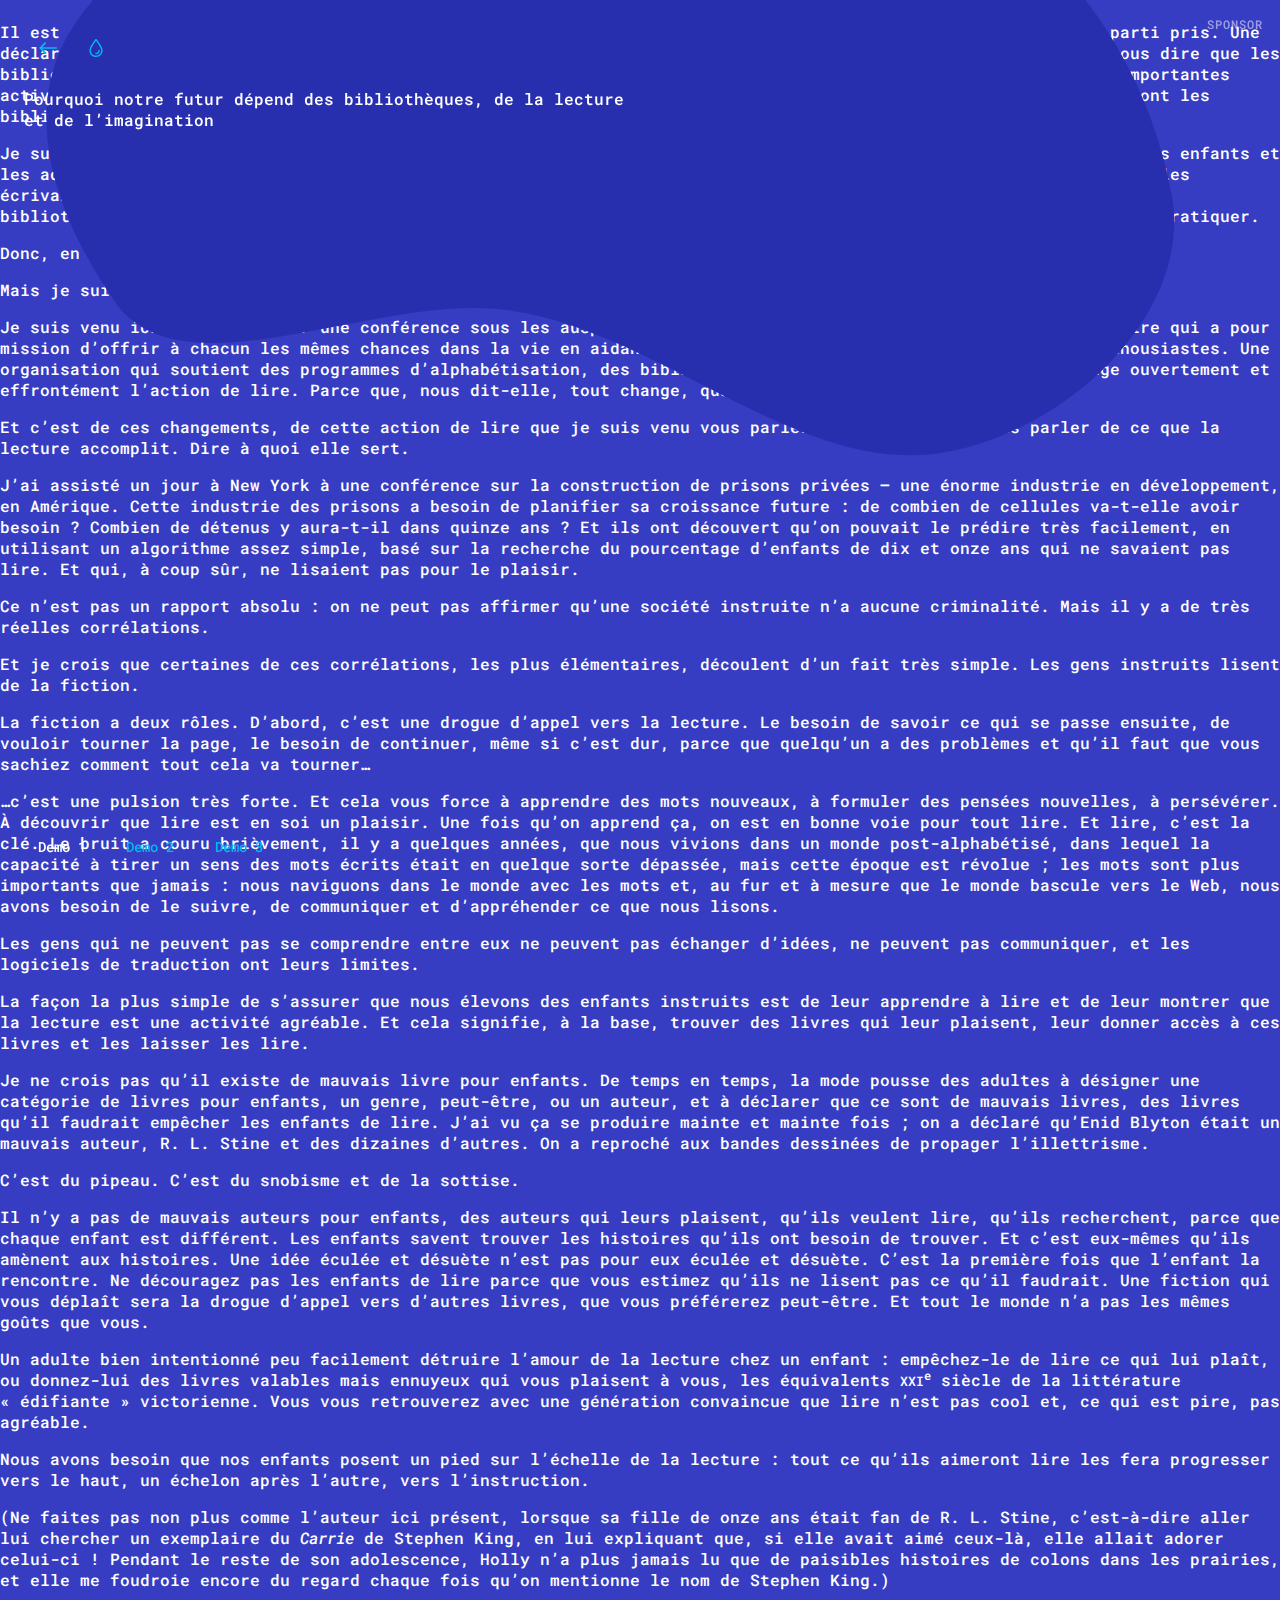
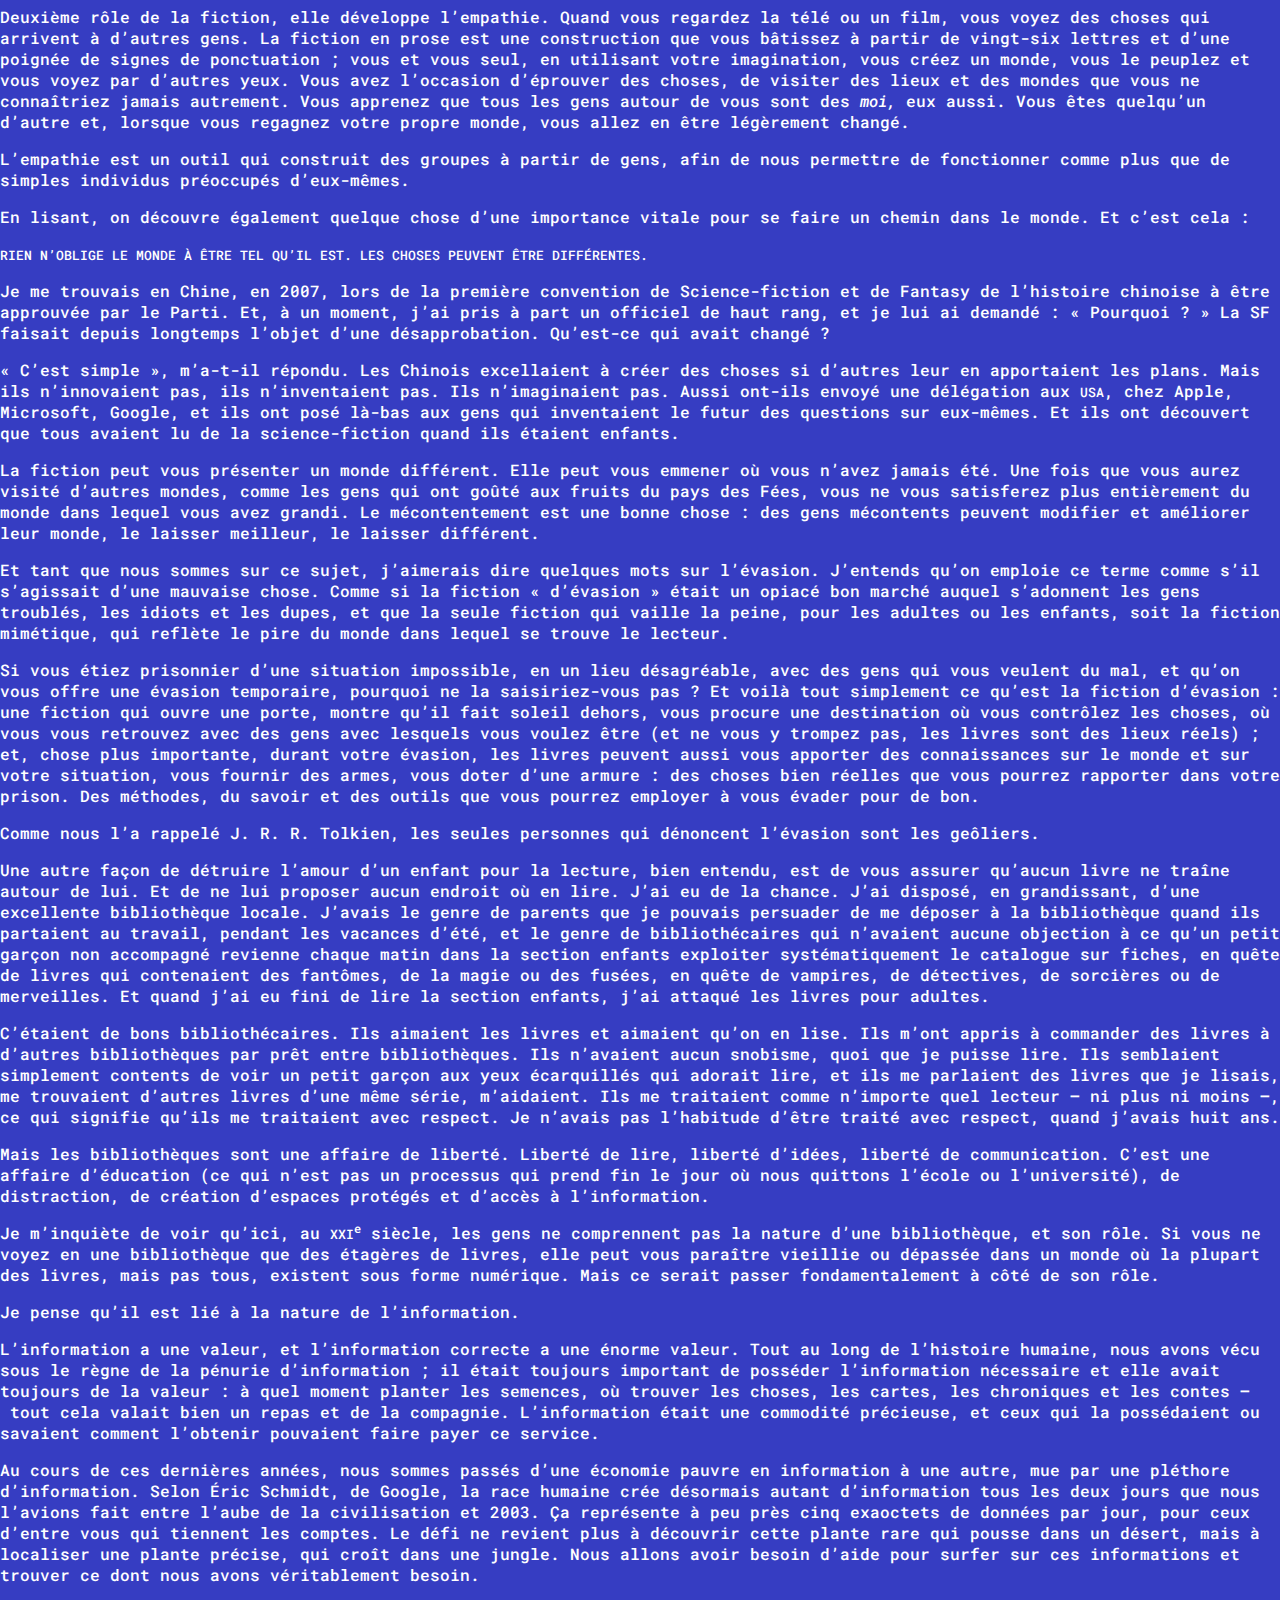
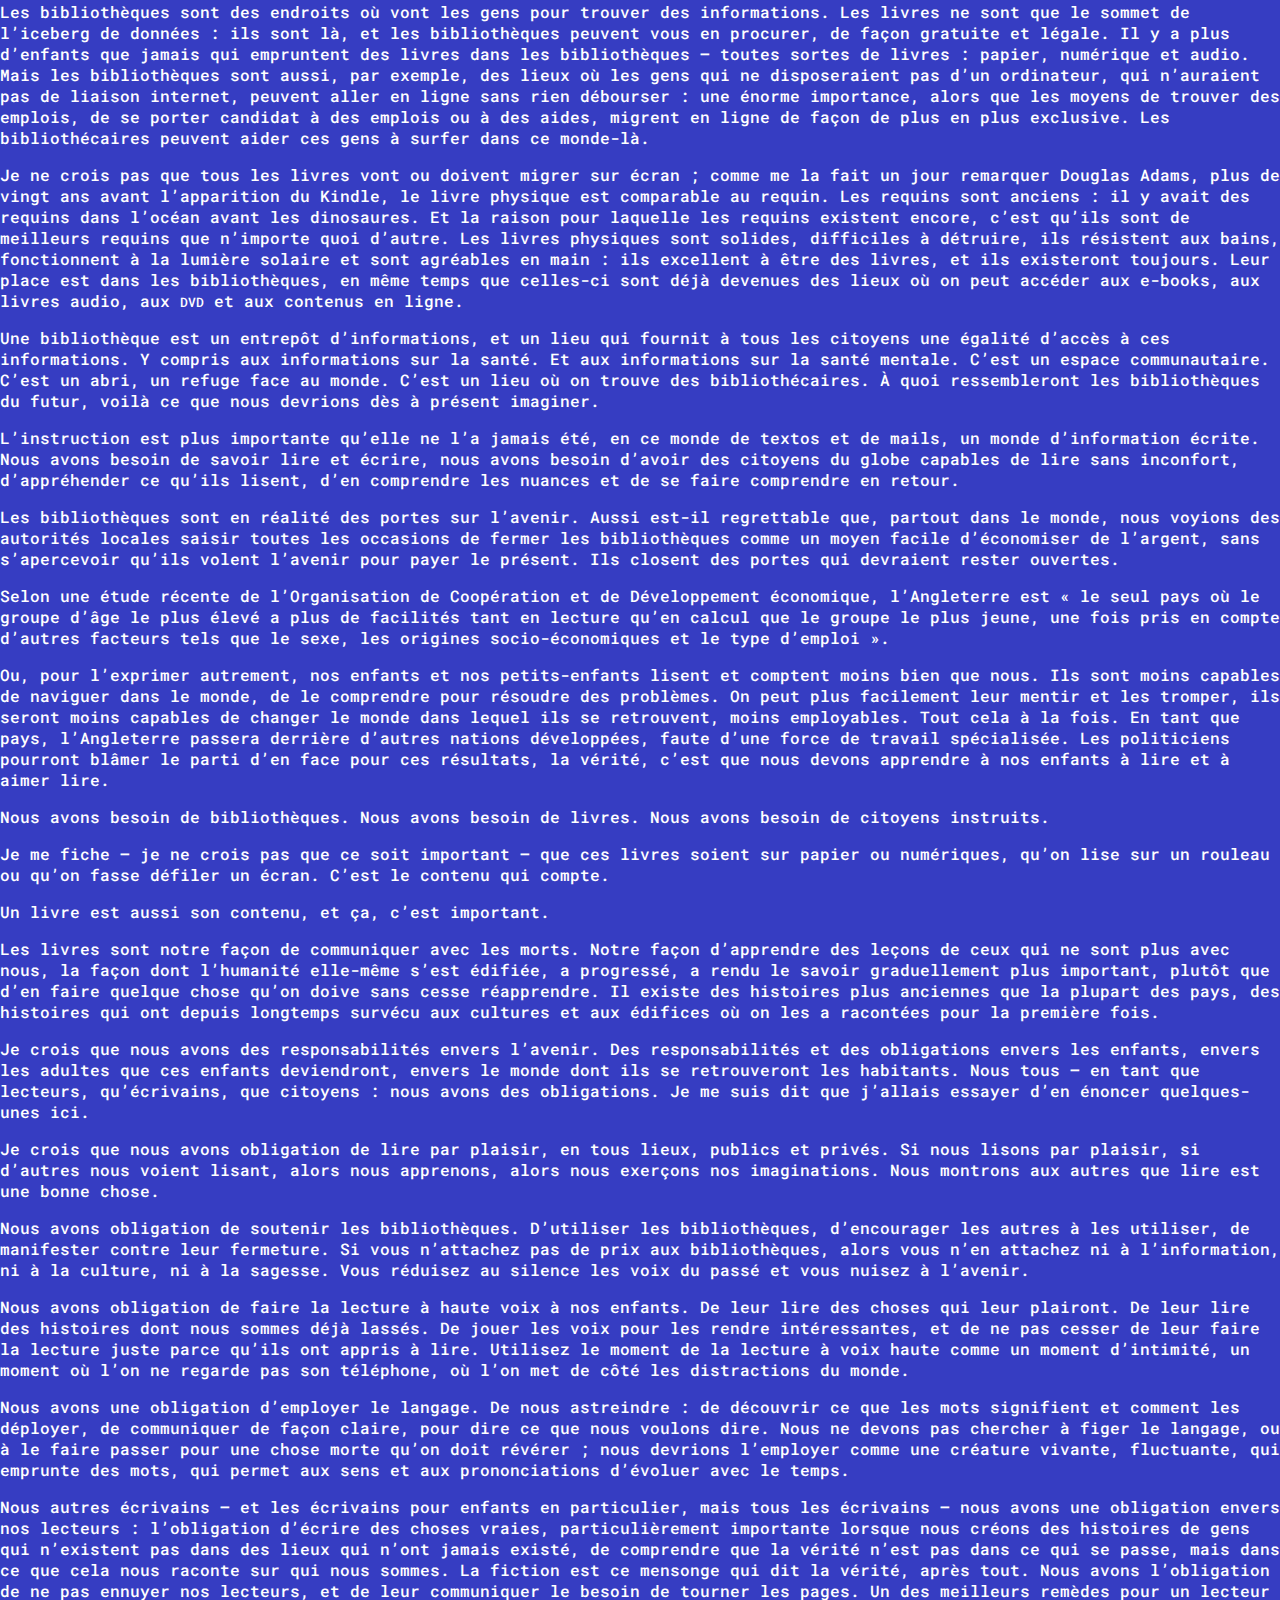
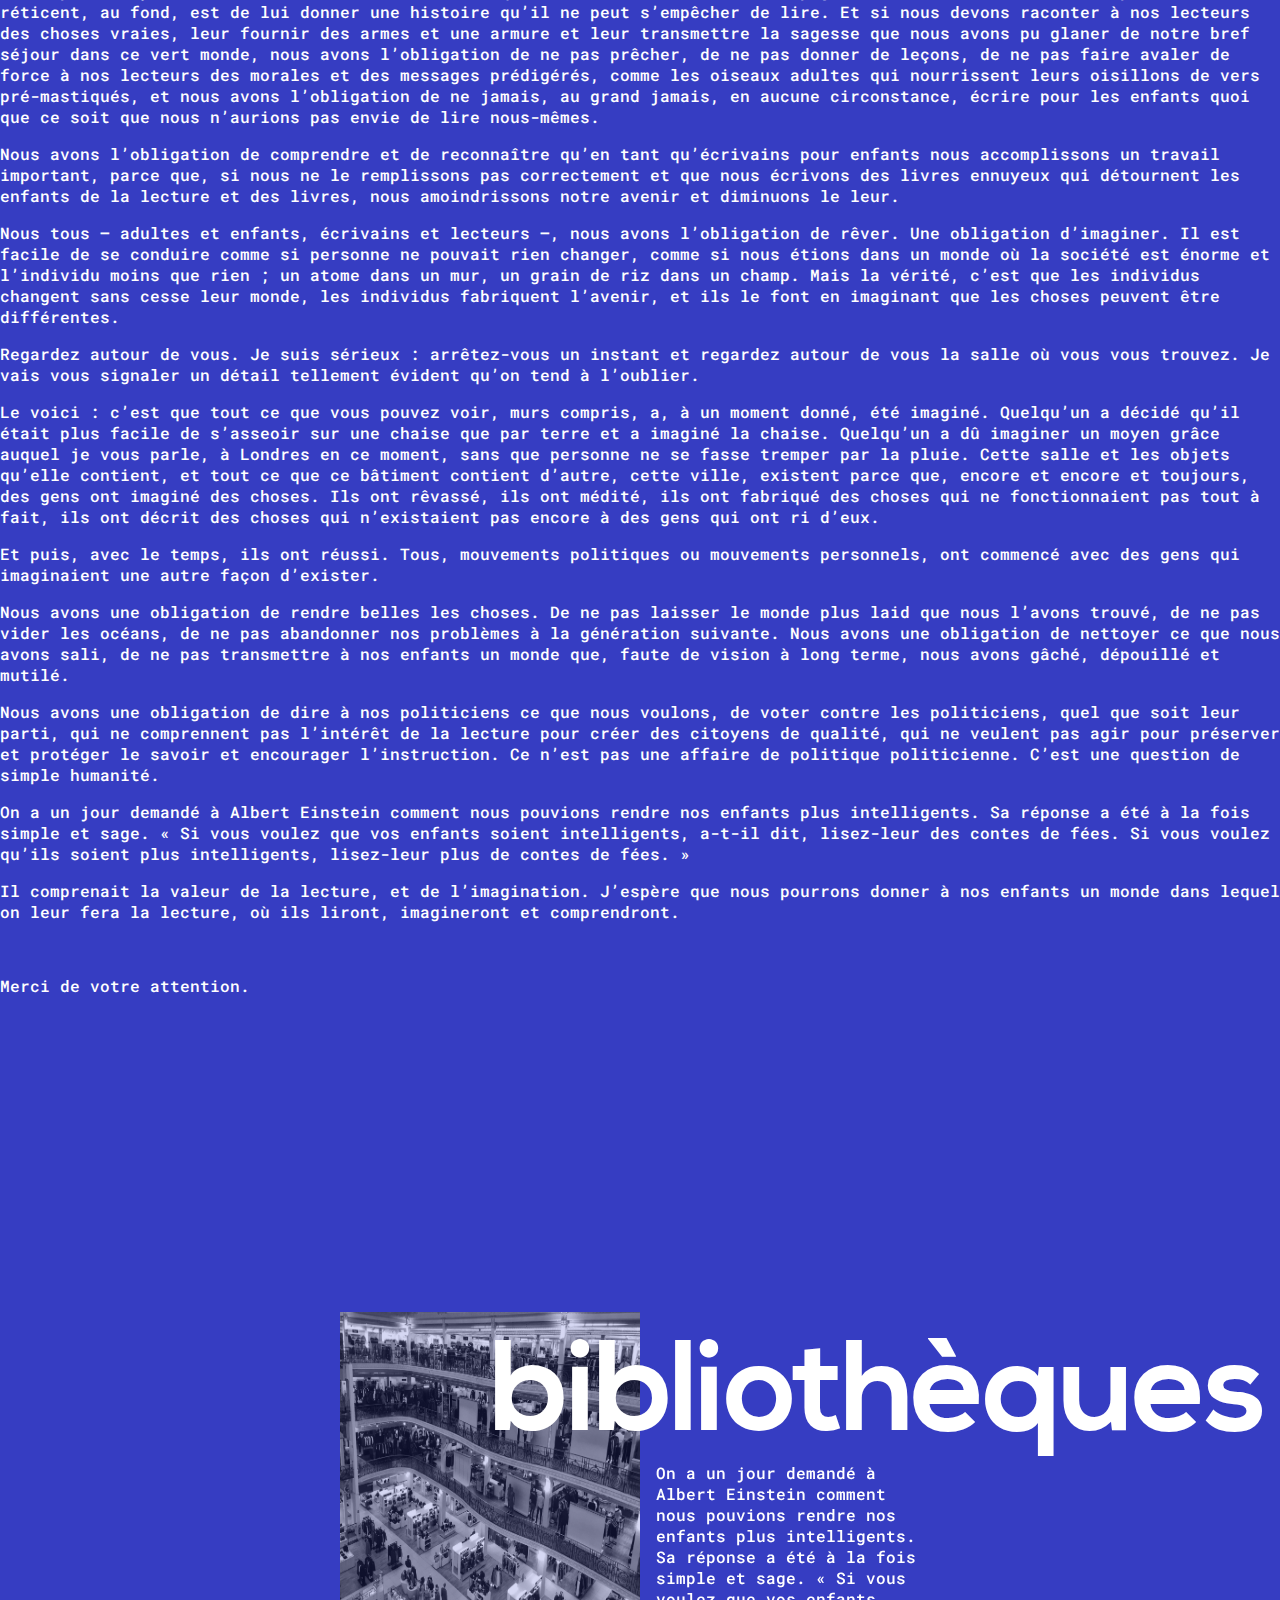
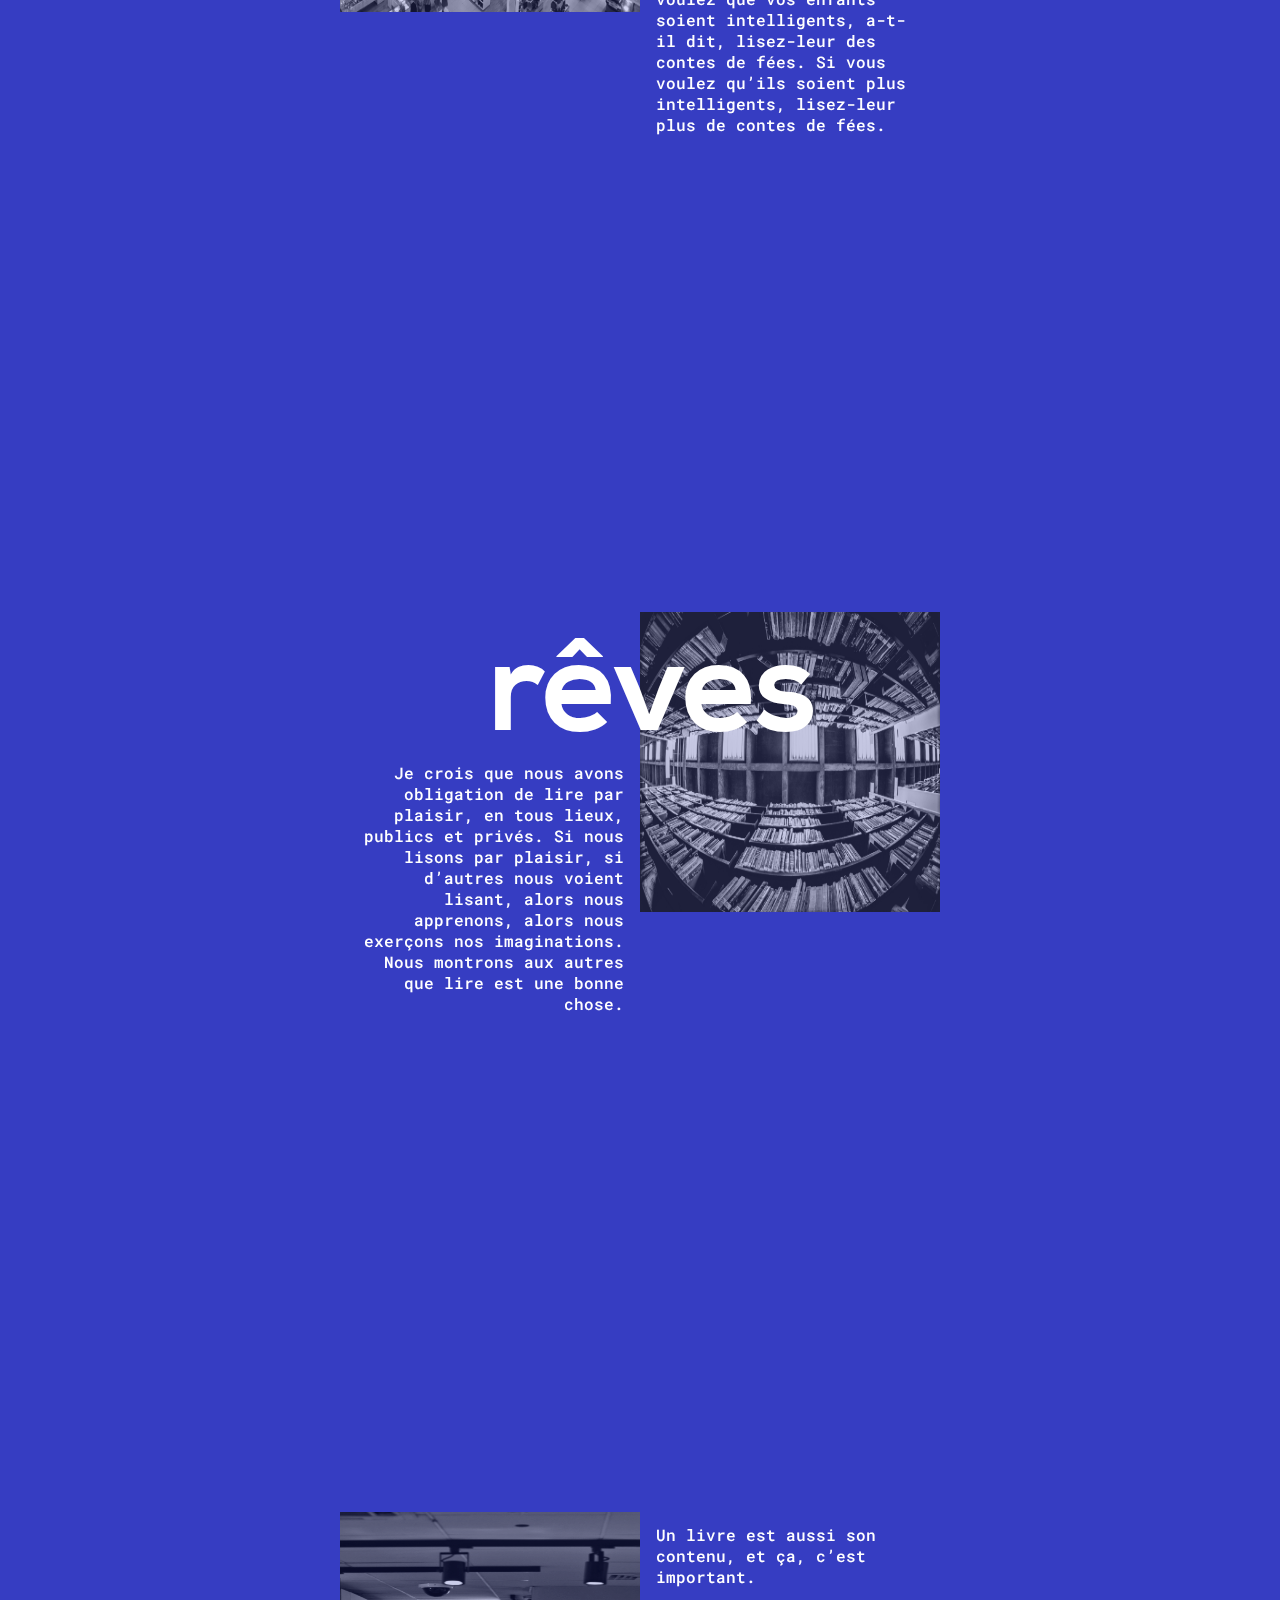
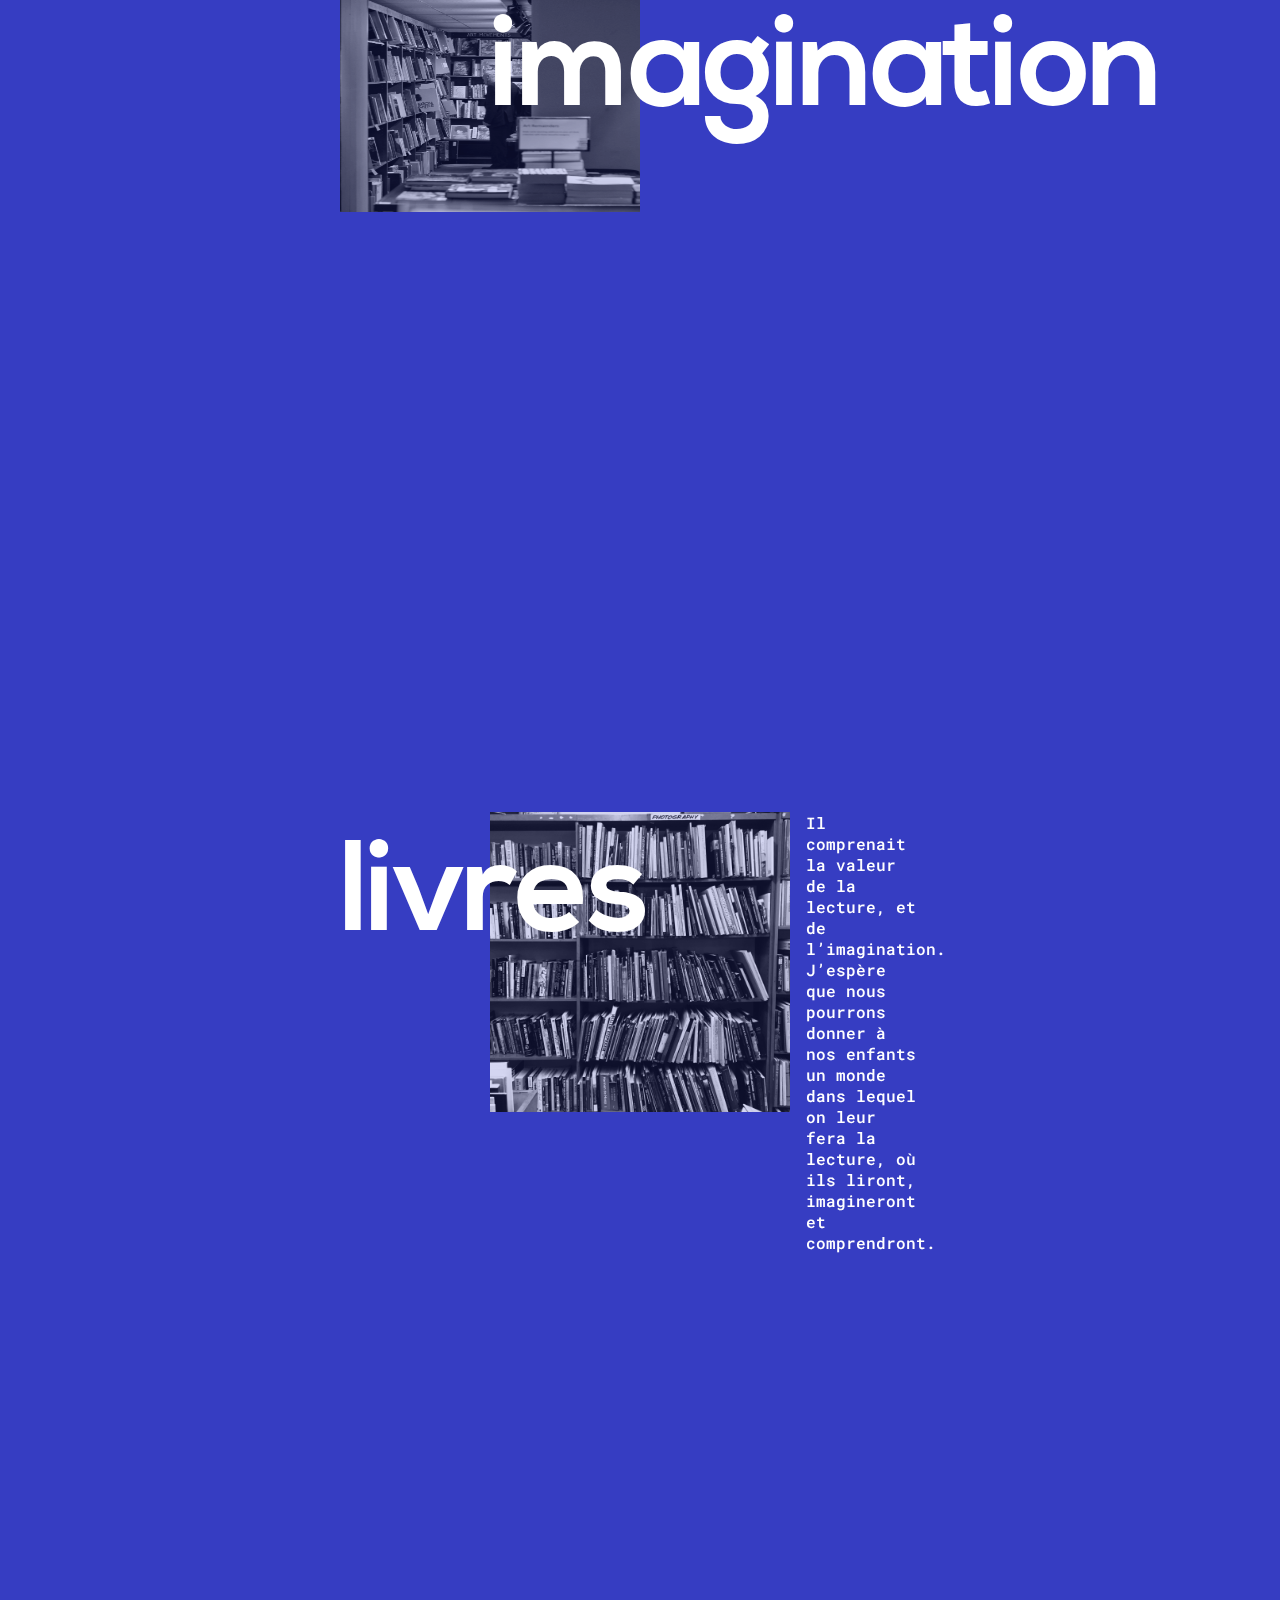
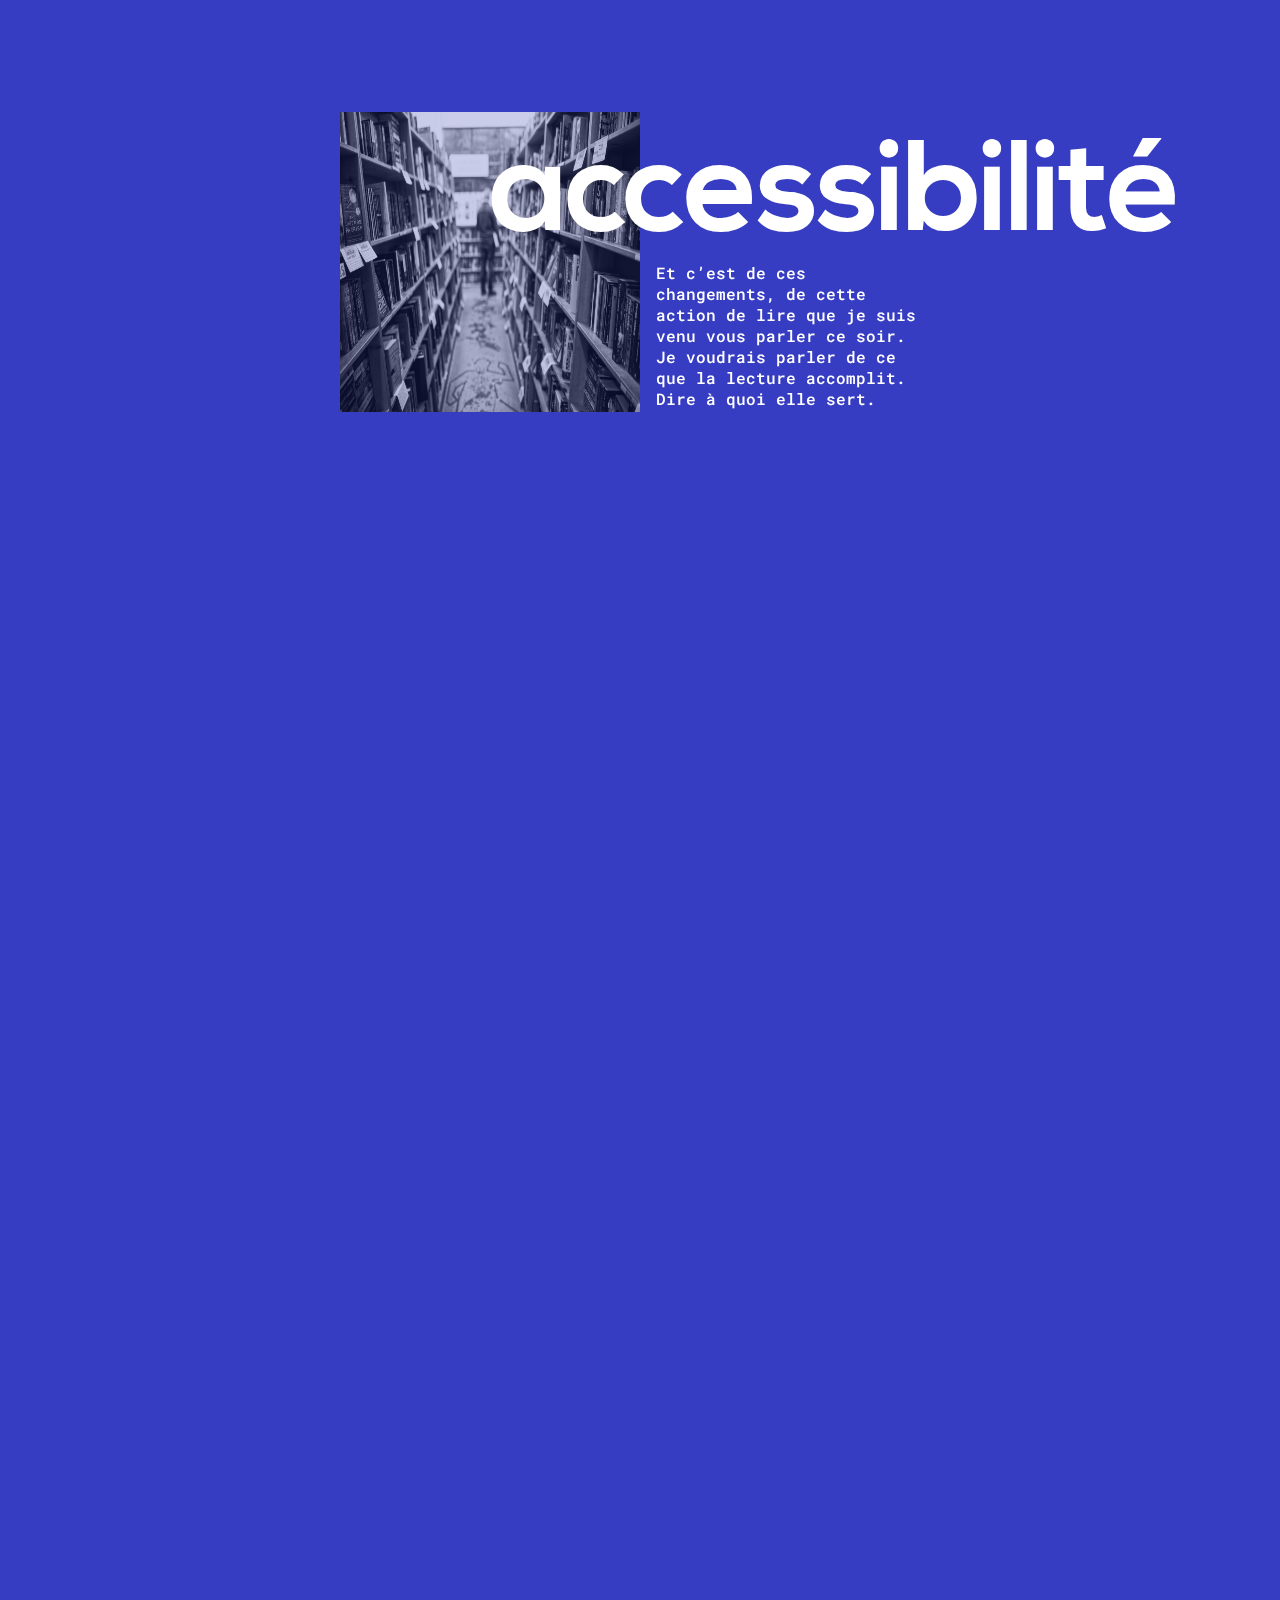
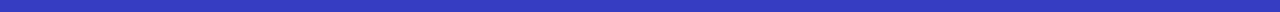
==== index.html @ bf006110 "first comit" ====
<!DOCTYPE html>
<html lang="en" class="no-js">
	<head>
		<meta charset="UTF-8" />
		<meta name="viewport" content="width=device-width, initial-scale=1">
		<title>Morphing Background Shapes | Demo 1 | Codrops</title>
		<meta name="description" content="A page background effect where SVG shapes morph and transform on scroll" />
		<meta name="keywords" content="background, svg, morph, animation, scroll, shape, web development, css, javascript" />
		<meta name="author" content="Codrops" />
		<link rel="shortcut icon" href="favicon.ico">
		<link href="https://fonts.googleapis.com/css?family=Roboto+Mono:400,500,700" rel="stylesheet">
		<link rel="stylesheet" type="text/css" href="css/normalize.css" />
		<link rel="stylesheet" type="text/css" href="css/demo.css" />
		<link rel="stylesheet" type="text/css" href="sponsor/pater.css" />
		<script>
			document.documentElement.className = 'js';
			var supportsCssVars = function() {
				var s = document.createElement('style'),
				support;

				s.innerHTML = "root: { --tmp-var: bold; }";
				document.head.appendChild(s);
				support = !!(window.CSS && window.CSS.supports && window.CSS.supports('font-weight', 'var(--tmp-var)'));
				s.parentNode.removeChild(s);
				return support;
			}
			if (!supportsCssVars()) alert('Please view this demo in a modern browser that supports CSS Variables.')
		</script>
	</head>
	<body>
	  <h1 id="chap01" title="Pourquoi notre futur dépend des bibliothèques, de la lecture et de l’imagination"></h1>

	  <p>Il est important que les gens précisent dans quel camp ils se rangent et pourquoi, et s’ils pourraient être de parti pris. Une déclaration d’intérêts de la part des membres, en quelque sorte. Donc, je vais vous parler de lecture. Je vais vous dire que les bibliothèques sont importantes. Je vais suggérer que lire de la fiction, lire pour le plaisir, est une des plus importantes activités à laquelle on puisse s’adonner. Je vais lancer un appel passionné pour que les gens comprennent ce que sont les bibliothèques et les bibliothécaires, et qu’il faut les préserver.</p>

	  <p>Je suis de parti pris, de façon évidente et gigantesque&nbsp;: je suis auteur, souvent auteur de fiction. J’écris pour les enfants et les adultes. Depuis une trentaine d’années, je gagne ma vie par mes mots, en majorité en inventant des choses et en les écrivant. Il est évidemment de mon intérêt que les gens lisent, qu’ils lisent de la fiction, que bibliothèques et bibliothécaires continuent à exister et aident à favoriser l’amour de la lecture et des lieux où la lecture peut se pratiquer.</p>

	  <p>Donc, en tant qu’auteur, je suis partial.</p>

	  <p>Mais je suis beaucoup plus partial en tant que lecteur. Et plus encore en tant que citoyen britannique.</p>

	  <p>Je suis venu ici ce soir donner une conférence sous les auspices de la Reading Agency&nbsp;: une organisation humanitaire qui a pour mission d’offrir à chacun les mêmes chances dans la vie en aidant les gens à devenir des lecteurs assurés et enthousiastes. Une organisation qui soutient des programmes d’alphabétisation, des bibliothèques et des individus, et qui encourage ouvertement et effrontément l’action de lire. Parce que, nous dit-elle, tout change, quand on lit.</p>

	  <p>Et c’est de ces changements, de cette action de lire que je suis venu vous parler ce soir. Je voudrais parler de ce que la lecture accomplit. Dire à quoi elle sert.</p>

	  <p>J’ai assisté un jour à New York à une conférence sur la construction de prisons privées –&nbsp;une énorme industrie en développement, en Amérique. Cette industrie des prisons a besoin de planifier sa croissance future&nbsp;: de combien de cellules va-t-elle avoir besoin&nbsp;? Combien de détenus y aura-t-il dans quinze ans&nbsp;? Et ils ont découvert qu’on pouvait le prédire très facilement, en utilisant un algorithme assez simple, basé sur la recherche du pourcentage d’enfants de dix et onze ans qui ne savaient pas lire. Et qui, à coup sûr, ne lisaient pas pour le plaisir.</p>

	  <p>Ce n’est pas un rapport absolu&nbsp;: on ne peut pas affirmer qu’une société instruite n’a aucune criminalité. Mais il y a de très réelles corrélations.</p>

	  <p>Et je crois que certaines de ces corrélations, les plus élémentaires, découlent d’un fait très simple. Les gens instruits lisent de la fiction.</p>

	  <p>La fiction a deux rôles. D’abord, c’est une drogue d’appel vers la lecture. Le besoin de savoir ce qui se passe ensuite, de vouloir tourner la page, le besoin de continuer, même si c’est dur, parce que quelqu’un a des problèmes et qu’il faut que vous sachiez comment tout cela va tourner…</p>

	  <p>…c’est une pulsion très forte. Et cela vous force à apprendre des mots nouveaux, à formuler des pensées nouvelles, à persévérer. À découvrir que lire est en soi un plaisir. Une fois qu’on apprend ça, on est en bonne voie pour tout lire. Et lire, c’est la clé. Le bruit a couru brièvement, il y a quelques années, que nous vivions dans un monde post-alphabétisé, dans lequel la capacité à tirer un sens des mots écrits était en quelque sorte dépassée, mais cette époque est révolue&nbsp;; les mots sont plus importants que jamais&nbsp;: nous naviguons dans le monde avec les mots et, au fur et à mesure que le monde bascule vers le Web, nous avons besoin de le suivre, de communiquer et d’appréhender ce que nous lisons.</p>

	  <p>Les gens qui ne peuvent pas se comprendre entre eux ne peuvent pas échanger d’idées, ne peuvent pas communiquer, et les logiciels de traduction ont leurs limites.</p>

	  <p>La façon la plus simple de s’assurer que nous élevons des enfants instruits est de leur apprendre à lire et de leur montrer que la lecture est une activité agréable. Et cela signifie, à la base, trouver des livres qui leur plaisent, leur donner accès à ces livres et les laisser les lire.</p>

	  <p>Je ne crois pas qu’il existe de mauvais livre pour enfants. De temps en temps, la mode pousse des adultes à désigner une catégorie de livres pour enfants, un genre, peut-être, ou un auteur, et à déclarer que ce sont de mauvais livres, des livres qu’il faudrait empêcher les enfants de lire. J’ai vu ça se produire mainte et mainte fois&nbsp;; on a déclaré qu’Enid Blyton était un mauvais auteur, R. L. Stine et des dizaines d’autres. On a reproché aux bandes dessinées de propager l’illettrisme.</p>

	  <p>C’est du pipeau. C’est du snobisme et de la sottise.</p>

	  <p>Il n’y a pas de mauvais auteurs pour enfants, des auteurs qui leurs plaisent, qu’ils veulent lire, qu’ils recherchent, parce que chaque enfant est différent. Les enfants savent trouver les histoires qu’ils ont besoin de trouver. Et c’est eux-mêmes qu’ils amènent aux histoires. Une idée éculée et désuète n’est pas pour eux éculée et désuète. C’est la première fois que l’enfant la rencontre. Ne découragez pas les enfants de lire parce que vous estimez qu’ils ne lisent pas ce qu’il faudrait. Une fiction qui vous déplaît sera la drogue d’appel vers d’autres livres, que vous préférerez peut-être. Et tout le monde n’a pas les mêmes goûts que vous.</p>

	  <p>Un adulte bien intentionné peu facilement détruire l’amour de la lecture chez un enfant&nbsp;: empêchez-le de lire ce qui lui plaît, ou donnez-lui des livres valables mais ennuyeux qui vous plaisent à vous, les équivalents <small>XXI</small><sup>e</sup> siècle de la littérature «&nbsp;édifiante&nbsp;» victorienne. Vous vous retrouverez avec une génération convaincue que lire n’est pas cool et, ce qui est pire, pas agréable.</p>

	  <p>Nous avons besoin que nos enfants posent un pied sur l’échelle de la lecture&nbsp;: tout ce qu’ils aimeront lire les fera progresser vers le haut, un échelon après l’autre, vers l’instruction.</p>

	  <p>(Ne faites pas non plus comme l’auteur ici présent, lorsque sa fille de onze ans était fan de R. L. Stine, c’est-à-dire aller lui chercher un exemplaire du <em>Carrie</em> de Stephen King, en lui expliquant que, si elle avait aimé ceux-là, elle allait adorer celui-ci&nbsp;! Pendant le reste de son adolescence, Holly n’a plus jamais lu que de paisibles histoires de colons dans les prairies, et elle me foudroie encore du regard chaque fois qu’on mentionne le nom de Stephen King.)</p>

	  <p>Deuxième rôle de la fiction, elle développe l’empathie. Quand vous regardez la télé ou un film, vous voyez des choses qui arrivent à d’autres gens. La fiction en prose est une construction que vous bâtissez à partir de vingt-six lettres et d’une poignée de signes de ponctuation&nbsp;; vous et vous seul, en utilisant votre imagination, vous créez un monde, vous le peuplez et vous voyez par d’autres yeux. Vous avez l’occasion d’éprouver des choses, de visiter des lieux et des mondes que vous ne connaîtriez jamais autrement. Vous apprenez que tous les gens autour de vous sont des <em>moi,</em> eux aussi. Vous êtes quelqu’un d’autre et, lorsque vous regagnez votre propre monde, vous allez en être légèrement changé.</p>

	  <p>L’empathie est un outil qui construit des groupes à partir de gens, afin de nous permettre de fonctionner comme plus que de simples individus préoccupés d’eux-mêmes.</p>

	  <p>En lisant, on découvre également quelque chose d’une importance vitale pour se faire un chemin dans le monde. Et c’est cela&nbsp;:</p>

	  <p><small>RIEN N’OBLIGE LE MONDE À ÊTRE TEL QU’IL EST. LES CHOSES PEUVENT ÊTRE DIFFÉRENTES.</small></p>

	  <p>Je me trouvais en Chine, en 2007, lors de la première convention de Science-fiction et de Fantasy de l’histoire chinoise à être approuvée par le Parti. Et, à un moment, j’ai pris à part un officiel de haut rang, et je lui ai demandé&nbsp;: «&nbsp;Pourquoi&nbsp;?&nbsp;» La SF faisait depuis longtemps l’objet d’une désapprobation. Qu’est-ce qui avait changé&nbsp;?</p>

	  <p>«&nbsp;C’est simple&nbsp;», m’a-t-il répondu. Les Chinois excellaient à créer des choses si d’autres leur en apportaient les plans. Mais ils n’innovaient pas, ils n’inventaient pas. Ils n’imaginaient pas. Aussi ont-ils envoyé une délégation aux <small>USA</small>, chez Apple, Microsoft, Google, et ils ont posé là-bas aux gens qui inventaient le futur des questions sur eux-mêmes. Et ils ont découvert que tous avaient lu de la science-fiction quand ils étaient enfants.</p>

	  <p>La fiction peut vous présenter un monde différent. Elle peut vous emmener où vous n’avez jamais été. Une fois que vous aurez visité d’autres mondes, comme les gens qui ont goûté aux fruits du pays des Fées, vous ne vous satisferez plus entièrement du monde dans lequel vous avez grandi. Le mécontentement est une bonne chose&nbsp;: des gens mécontents peuvent modifier et améliorer leur monde, le laisser meilleur, le laisser différent.</p>

	  <p>Et tant que nous sommes sur ce sujet, j’aimerais dire quelques mots sur l’évasion. J’entends qu’on emploie ce terme comme s’il s’agissait d’une mauvaise chose. Comme si la fiction «&nbsp;d’évasion&nbsp;» était un opiacé bon marché auquel s’adonnent les gens troublés, les idiots et les dupes, et que la seule fiction qui vaille la peine, pour les adultes ou les enfants, soit la fiction mimétique, qui reflète le pire du monde dans lequel se trouve le lecteur.</p>

	  <p>Si vous étiez prisonnier d’une situation impossible, en un lieu désagréable, avec des gens qui vous veulent du mal, et qu’on vous offre une évasion temporaire, pourquoi ne la saisiriez-vous pas&nbsp;? Et voilà tout simplement ce qu’est la fiction d’évasion&nbsp;: une fiction qui ouvre une porte, montre qu’il fait soleil dehors, vous procure une destination où vous contrôlez les choses, où vous vous retrouvez avec des gens avec lesquels vous voulez être (et ne vous y trompez pas, les livres sont des lieux réels)&nbsp;; et, chose plus importante, durant votre évasion, les livres peuvent aussi vous apporter des connaissances sur le monde et sur votre situation, vous fournir des armes, vous doter d’une armure&nbsp;: des choses bien réelles que vous pourrez rapporter dans votre prison. Des méthodes, du savoir et des outils que vous pourrez employer à vous évader pour de bon.</p>

	  <p>Comme nous l’a rappelé J. R. R. Tolkien, les seules personnes qui dénoncent l’évasion sont les geôliers.</p>

	  <p>Une autre façon de détruire l’amour d’un enfant pour la lecture, bien entendu, est de vous assurer qu’aucun livre ne traîne autour de lui. Et de ne lui proposer aucun endroit où en lire. J’ai eu de la chance. J’ai disposé, en grandissant, d’une excellente bibliothèque locale. J’avais le genre de parents que je pouvais persuader de me déposer à la bibliothèque quand ils partaient au travail, pendant les vacances d’été, et le genre de bibliothécaires qui n’avaient aucune objection à ce qu’un petit garçon non accompagné revienne chaque matin dans la section enfants exploiter systématiquement le catalogue sur fiches, en quête de livres qui contenaient des fantômes, de la magie ou des fusées, en quête de vampires, de détectives, de sorcières ou de merveilles. Et quand j’ai eu fini de lire la section enfants, j’ai attaqué les livres pour adultes.</p>

	  <p>C’étaient de bons bibliothécaires. Ils aimaient les livres et aimaient qu’on en lise. Ils m’ont appris à commander des livres à d’autres bibliothèques par prêt entre bibliothèques. Ils n’avaient aucun snobisme, quoi que je puisse lire. Ils semblaient simplement contents de voir un petit garçon aux yeux écarquillés qui adorait lire, et ils me parlaient des livres que je lisais, me trouvaient d’autres livres d’une même série, m’aidaient. Ils me traitaient comme n’importe quel lecteur –&nbsp;ni plus ni moins&nbsp;–, ce qui signifie qu’ils me traitaient avec respect. Je n’avais pas l’habitude d’être traité avec respect, quand j’avais huit ans.</p>

	  <p>Mais les bibliothèques sont une affaire de liberté. Liberté de lire, liberté d’idées, liberté de communication. C’est une affaire d’éducation (ce qui n’est pas un processus qui prend fin le jour où nous quittons l’école ou l’université), de distraction, de création d’espaces protégés et d’accès à l’information.</p>

	  <p>Je m’inquiète de voir qu’ici, au <small>XXI</small><sup>e</sup> siècle, les gens ne comprennent pas la nature d’une bibliothèque, et son rôle. Si vous ne voyez en une bibliothèque que des étagères de livres, elle peut vous paraître vieillie ou dépassée dans un monde où la plupart des livres, mais pas tous, existent sous forme numérique. Mais ce serait passer fondamentalement à côté de son rôle.</p>

	  <p>Je pense qu’il est lié à la nature de l’information.</p>

	  <p>L’information a une valeur, et l’information correcte a une énorme valeur. Tout au long de l’histoire humaine, nous avons vécu sous le règne de la pénurie d’information&nbsp;; il était toujours important de posséder l’information nécessaire et elle avait toujours de la valeur&nbsp;: à quel moment planter les semences, où trouver les choses, les cartes, les chroniques et les contes –&nbsp;tout cela valait bien un repas et de la compagnie. L’information était une commodité précieuse, et ceux qui la possédaient ou savaient comment l’obtenir pouvaient faire payer ce service.</p>

	  <p>Au cours de ces dernières années, nous sommes passés d’une économie pauvre en information à une autre, mue par une pléthore d’information. Selon Éric Schmidt, de Google, la race humaine crée désormais autant d’information tous les deux jours que nous l’avions fait entre l’aube de la civilisation et 2003. Ça représente à peu près cinq exaoctets de données par jour, pour ceux d’entre vous qui tiennent les comptes. Le défi ne revient plus à découvrir cette plante rare qui pousse dans un désert, mais à localiser une plante précise, qui croît dans une jungle. Nous allons avoir besoin d’aide pour surfer sur ces informations et trouver ce dont nous avons véritablement besoin.</p>

	  <p>Les bibliothèques sont des endroits où vont les gens pour trouver des informations. Les livres ne sont que le sommet de l’iceberg de données&nbsp;: ils sont là, et les bibliothèques peuvent vous en procurer, de façon gratuite et légale. Il y a plus d’enfants que jamais qui empruntent des livres dans les bibliothèques –&nbsp;toutes sortes de livres&nbsp;: papier, numérique et audio. Mais les bibliothèques sont aussi, par exemple, des lieux où les gens qui ne disposeraient pas d’un ordinateur, qui n’auraient pas de liaison internet, peuvent aller en ligne sans rien débourser&nbsp;: une énorme importance, alors que les moyens de trouver des emplois, de se porter candidat à des emplois ou à des aides, migrent en ligne de façon de plus en plus exclusive. Les bibliothécaires peuvent aider ces gens à surfer dans ce monde-là.</p>

	  <p>Je ne crois pas que tous les livres vont ou doivent migrer sur écran&nbsp;; comme me la fait un jour remarquer Douglas Adams, plus de vingt ans avant l’apparition du Kindle, le livre physique est comparable au requin. Les requins sont anciens&nbsp;: il y avait des requins dans l’océan avant les dinosaures. Et la raison pour laquelle les requins existent encore, c’est qu’ils sont de meilleurs requins que n’importe quoi d’autre. Les livres physiques sont solides, difficiles à détruire, ils résistent aux bains, fonctionnent à la lumière solaire et sont agréables en main&nbsp;: ils excellent à être des livres, et ils existeront toujours. Leur place est dans les bibliothèques, en même temps que celles-ci sont déjà devenues des lieux où on peut accéder aux e-books, aux livres audio, aux <small>DVD</small> et aux contenus en ligne.</p>

	  <p>Une bibliothèque est un entrepôt d’informations, et un lieu qui fournit à tous les citoyens une égalité d’accès à ces informations. Y compris aux informations sur la santé. Et aux informations sur la santé mentale. C’est un espace communautaire. C’est un abri, un refuge face au monde. C’est un lieu où on trouve des bibliothécaires. À quoi ressembleront les bibliothèques du futur, voilà ce que nous devrions dès à présent imaginer.</p>

	  <p>L’instruction est plus importante qu’elle ne l’a jamais été, en ce monde de textos et de mails, un monde d’information écrite. Nous avons besoin de savoir lire et écrire, nous avons besoin d’avoir des citoyens du globe capables de lire sans inconfort, d’appréhender ce qu’ils lisent, d’en comprendre les nuances et de se faire comprendre en retour.</p>

	  <p>Les bibliothèques sont en réalité des portes sur l’avenir. Aussi est-il regrettable que, partout dans le monde, nous voyions des autorités locales saisir toutes les occasions de fermer les bibliothèques comme un moyen facile d’économiser de l’argent, sans s’apercevoir qu’ils volent l’avenir pour payer le présent. Ils closent des portes qui devraient rester ouvertes.</p>

	  <p>Selon une étude récente de l’Organisation de Coopération et de Développement économique, l’Angleterre est «&nbsp;le seul pays où le groupe d’âge le plus élevé a plus de facilités tant en lecture qu’en calcul que le groupe le plus jeune, une fois pris en compte d’autres facteurs tels que le sexe, les origines socio-économiques et le type d’emploi&nbsp;».</p>

	  <p>Ou, pour l’exprimer autrement, nos enfants et nos petits-enfants lisent et comptent moins bien que nous. Ils sont moins capables de naviguer dans le monde, de le comprendre pour résoudre des problèmes. On peut plus facilement leur mentir et les tromper, ils seront moins capables de changer le monde dans lequel ils se retrouvent, moins employables. Tout cela à la fois. En tant que pays, l’Angleterre passera derrière d’autres nations développées, faute d’une force de travail spécialisée. Les politiciens pourront blâmer le parti d’en face pour ces résultats, la vérité, c’est que nous devons apprendre à nos enfants à lire et à aimer lire.</p>

	  <p>Nous avons besoin de bibliothèques. Nous avons besoin de livres. Nous avons besoin de citoyens instruits.</p>

	  <p>Je me fiche –&nbsp;je ne crois pas que ce soit important&nbsp;– que ces livres soient sur papier ou numériques, qu’on lise sur un rouleau ou qu’on fasse défiler un écran. C’est le contenu qui compte.</p>

	  <p>Un livre est aussi son contenu, et ça, c’est important.</p>

	  <p>Les livres sont notre façon de communiquer avec les morts. Notre façon d’apprendre des leçons de ceux qui ne sont plus avec nous, la façon dont l’humanité elle-même s’est édifiée, a progressé, a rendu le savoir graduellement plus important, plutôt que d’en faire quelque chose qu’on doive sans cesse réapprendre. Il existe des histoires plus anciennes que la plupart des pays, des histoires qui ont depuis longtemps survécu aux cultures et aux édifices où on les a racontées pour la première fois.</p>

	  <p>Je crois que nous avons des responsabilités envers l’avenir. Des responsabilités et des obligations envers les enfants, envers les adultes que ces enfants deviendront, envers le monde dont ils se retrouveront les habitants. Nous tous –&nbsp;en tant que lecteurs, qu’écrivains, que citoyens&nbsp;: nous avons des obligations. Je me suis dit que j’allais essayer d’en énoncer quelques-unes ici.</p>

	  <p>Je crois que nous avons obligation de lire par plaisir, en tous lieux, publics et privés. Si nous lisons par plaisir, si d’autres nous voient lisant, alors nous apprenons, alors nous exerçons nos imaginations. Nous montrons aux autres que lire est une bonne chose.</p>

	  <p>Nous avons obligation de soutenir les bibliothèques. D’utiliser les bibliothèques, d’encourager les autres à les utiliser, de manifester contre leur fermeture. Si vous n’attachez pas de prix aux bibliothèques, alors vous n’en attachez ni à l’information, ni à la culture, ni à la sagesse. Vous réduisez au silence les voix du passé et vous nuisez à l’avenir.</p>

	  <p>Nous avons obligation de faire la lecture à haute voix à nos enfants. De leur lire des choses qui leur plairont. De leur lire des histoires dont nous sommes déjà lassés. De jouer les voix pour les rendre intéressantes, et de ne pas cesser de leur faire la lecture juste parce qu’ils ont appris à lire. Utilisez le moment de la lecture à voix haute comme un moment d’intimité, un moment où l’on ne regarde pas son téléphone, où l’on met de côté les distractions du monde.</p>

	  <p>Nous avons une obligation d’employer le langage. De nous astreindre&nbsp;: de découvrir ce que les mots signifient et comment les déployer, de communiquer de façon claire, pour dire ce que nous voulons dire. Nous ne devons pas chercher à figer le langage, ou à le faire passer pour une chose morte qu’on doit révérer&nbsp;; nous devrions l’employer comme une créature vivante, fluctuante, qui emprunte des mots, qui permet aux sens et aux prononciations d’évoluer avec le temps.</p>

	  <p>Nous autres écrivains –&nbsp;et les écrivains pour enfants en particulier, mais tous les écrivains&nbsp;– nous avons une obligation envers nos lecteurs&nbsp;: l’obligation d’écrire des choses vraies, particulièrement importante lorsque nous créons des histoires de gens qui n’existent pas dans des lieux qui n’ont jamais existé, de comprendre que la vérité n’est pas dans ce qui se passe, mais dans ce que cela nous raconte sur qui nous sommes. La fiction est ce mensonge qui dit la vérité, après tout. Nous avons l’obligation de ne pas ennuyer nos lecteurs, et de leur communiquer le besoin de tourner les pages. Un des meilleurs remèdes pour un lecteur réticent, au fond, est de lui donner une histoire qu’il ne peut s’empêcher de lire. Et si nous devons raconter à nos lecteurs des choses vraies, leur fournir des armes et une armure et leur transmettre la sagesse que nous avons pu glaner de notre bref séjour dans ce vert monde, nous avons l’obligation de ne pas prêcher, de ne pas donner de leçons, de ne pas faire avaler de force à nos lecteurs des morales et des messages prédigérés, comme les oiseaux adultes qui nourrissent leurs oisillons de vers pré-mastiqués, et nous avons l’obligation de ne jamais, au grand jamais, en aucune circonstance, écrire pour les enfants quoi que ce soit que nous n’aurions pas envie de lire nous-mêmes.</p>

	  <p>Nous avons l’obligation de comprendre et de reconnaître qu’en tant qu’écrivains pour enfants nous accomplissons un travail important, parce que, si nous ne le remplissons pas correctement et que nous écrivons des livres ennuyeux qui détournent les enfants de la lecture et des livres, nous amoindrissons notre avenir et diminuons le leur.</p>

	  <p>Nous tous –&nbsp;adultes et enfants, écrivains et lecteurs&nbsp;–, nous avons l’obligation de rêver. Une obligation d’imaginer. Il est facile de se conduire comme si personne ne pouvait rien changer, comme si nous étions dans un monde où la société est énorme et l’individu moins que rien&nbsp;; un atome dans un mur, un grain de riz dans un champ. Mais la vérité, c’est que les individus changent sans cesse leur monde, les individus fabriquent l’avenir, et ils le font en imaginant que les choses peuvent être différentes.</p>

	  <p>Regardez autour de vous. Je suis sérieux&nbsp;: arrêtez-vous un instant et regardez autour de vous la salle où vous vous trouvez. Je vais vous signaler un détail tellement évident qu’on tend à l’oublier.</p>

	  <p>Le voici&nbsp;: c’est que tout ce que vous pouvez voir, murs compris, a, à un moment donné, été imaginé. Quelqu’un a décidé qu’il était plus facile de s’asseoir sur une chaise que par terre et a imaginé la chaise. Quelqu’un a dû imaginer un moyen grâce auquel je vous parle, à Londres en ce moment, sans que personne ne se fasse tremper par la pluie. Cette salle et les objets qu’elle contient, et tout ce que ce bâtiment contient d’autre, cette ville, existent parce que, encore et encore et toujours, des gens ont imaginé des choses. Ils ont rêvassé, ils ont médité, ils ont fabriqué des choses qui ne fonctionnaient pas tout à fait, ils ont décrit des choses qui n’existaient pas encore à des gens qui ont ri d’eux.</p>

	  <p>Et puis, avec le temps, ils ont réussi. Tous, mouvements politiques ou mouvements personnels, ont commencé avec des gens qui imaginaient une autre façon d’exister.</p>

	  <p>Nous avons une obligation de rendre belles les choses. De ne pas laisser le monde plus laid que nous l’avons trouvé, de ne pas vider les océans, de ne pas abandonner nos problèmes à la génération suivante. Nous avons une obligation de nettoyer ce que nous avons sali, de ne pas transmettre à nos enfants un monde que, faute de vision à long terme, nous avons gâché, dépouillé et mutilé.</p>

	  <p>Nous avons une obligation de dire à nos politiciens ce que nous voulons, de voter contre les politiciens, quel que soit leur parti, qui ne comprennent pas l’intérêt de la lecture pour créer des citoyens de qualité, qui ne veulent pas agir pour préserver et protéger le savoir et encourager l’instruction. Ce n’est pas une affaire de politique politicienne. C’est une question de simple humanité.</p>

	  <p>On a un jour demandé à Albert Einstein comment nous pouvions rendre nos enfants plus intelligents. Sa réponse a été à la fois simple et sage. «&nbsp;Si vous voulez que vos enfants soient intelligents, a-t-il dit, lisez-leur des contes de fées. Si vous voulez qu’ils soient plus intelligents, lisez-leur plus de contes de fées.&nbsp;»</p>

	  <p>Il comprenait la valeur de la lecture, et de l’imagination. J’espère que nous pourrons donner à nos enfants un monde dans lequel on leur fera la lecture, où ils liront, imagineront et comprendront.</p>

	  <p>&nbsp;</p>

	  <p class="right">Merci de votre attention.</p>
	</body>
	<body class="demo-1 loading">
		<svg class="hidden">
			<symbol id="icon-arrow" viewBox="0 0 24 24">
				<title>arrow</title>
				<polygon points="6.3,12.8 20.9,12.8 20.9,11.2 6.3,11.2 10.2,7.2 9,6 3.1,12 9,18 10.2,16.8 "/>
			</symbol>
			<symbol id="icon-drop" viewBox="0 0 24 24">
				<title>drop</title>
				<path d="M12,21c-3.6,0-6.6-3-6.6-6.6C5.4,11,10.8,4,11.4,3.2C11.6,3.1,11.8,3,12,3s0.4,0.1,0.6,0.3c0.6,0.8,6.1,7.8,6.1,11.2C18.6,18.1,15.6,21,12,21zM12,4.8c-1.8,2.4-5.2,7.4-5.2,9.6c0,2.9,2.3,5.2,5.2,5.2s5.2-2.3,5.2-5.2C17.2,12.2,13.8,7.3,12,4.8z"/><path d="M12,18.2c-0.4,0-0.7-0.3-0.7-0.7s0.3-0.7,0.7-0.7c1.3,0,2.4-1.1,2.4-2.4c0-0.4,0.3-0.7,0.7-0.7c0.4,0,0.7,0.3,0.7,0.7C15.8,16.5,14.1,18.2,12,18.2z"/>
			</symbol>
			<symbol id="shape-demo" viewBox="0 0 200 100">
				<title>shape demo</title>
				<path d="M 6.144,74.1 C 20.4,107.4 70.13,94.33 94.22,95.74 121.3,97.41 130.8,101.1 154.7,99.38 178.6,97.72 201.9,78.95 199.4,46.86 197.1,14.96 174.9,4.781 161.4,1.827 147.9,-1.128 119.8,8.284 105.6,8.766 85.34,9.449 81.91,7.628 51.08,2.334 17.26,-3.482 -8.105,40.84 6.144,74.1 Z" />
			</symbol>
		</svg>
		<main>
			<div class="morph-wrap">
				<svg class="morph" width="1400" height="770" viewBox="0 0 1400 770">
					<path d="M 262.9,252.2 C 210.1,338.2 212.6,487.6 288.8,553.9 372.2,626.5 511.2,517.8 620.3,536.3 750.6,558.4 860.3,723 987.3,686.5 1089,657.3 1168,534.7 1173,429.2 1178,313.7 1096,189.1 995.1,130.7 852.1,47.07 658.8,78.95 498.1,119.2 410.7,141.1 322.6,154.8 262.9,252.2 Z"/>
				</svg>
			</div>
			<div class="content content--fixed">
				<header class="codrops-header">
					<div class="codrops-links">
						<svg class="decoshape" viewBox="0 0 200 100" width="100%" height="100%" preserveAspectRatio="none">
							<path d="M 10.45,74.41 C 39.4,110.8 72.59,67.27 95.98,68.68 122.3,70.35 131.5,101.4 154.7,99.69 177.9,98.03 200.5,79.26 198.1,47.17 195.9,15.27 174.6,-0.3279 151.8,0.9941 128.6,2.581 126,16.86 107,22.76 88.26,28.67 88.87,12.36 60.37,1.787 31.79,-8.877 -18.61,37.92 10.45,74.41 Z" />
						</svg>
						<a class="codrops-icon codrops-icon--prev" href="https://tympanus.net/Development/FolderPreviewIdeas/" title="Previous Demo"><svg class="icon icon--arrow"><use xlink:href="#icon-arrow"></use></svg></a>
						<a class="codrops-icon codrops-icon--drop" href="https://tympanus.net/codrops/?p=31190" title="Back to the article"><svg class="icon icon--drop"><use xlink:href="#icon-drop"></use></svg></a>
					</div>
					<h1 class="codrops-header__title">Pourquoi notre futur dépend des bibliothèques, de la lecture et de l’imagination</h1>
				</header>
				<nav class="demos">
					<a class="demo demo--current" href="index.html"><svg class="decoshape" preserveAspectRatio="none"><use xlink:href="#shape-demo"></use></svg>Demo 1</a>
					<a class="demo" href="index2.html"><svg class="decoshape"><use xlink:href="#shape-demo"></use></svg>Demo 2</a>
					<a class="demo" href="index3.html"><svg class="decoshape"><use xlink:href="#shape-demo"></use></svg>Demo 3</a>
				</nav>
				<a class="pater" href="http://synd.co/2pHxJny">
					<svg class="pater__deco" width="300" height="240" viewBox="0 0 1000 800">
						<path d="M27.4,171.8C73,42.9,128.6,1,128.6,1s0,0,0,0c58.5,0,368.3,0.3,873.2,0.8c38.5,211,42.1,373.5,38.9,476.7c-2.5,80.3-10.6,174.9-76.7,247.8c-15.1,16.6-37.4,41.2-72.8,53.9c-92.4,33.1-173-50.8-283.9-99.4c-224.3-98.4-334.9,51.4-472.2-45.6C-6.3,535.2-14.5,290.6,27.4,171.8z"/>
					</svg>


					<p class="pater__desc">Embed contracts and agreements into your site or app with a few lines of code.</p>
				</a>

			</div>
			<div class="content-wrap">
				<div class="content content--layout content--layout-1">
					<img class="content__img" src="img/1.jpg" alt="Some image" />
					<h3 class="content__title">bibliothèques</h3>
						<p class="content__desc">On a un jour demandé à Albert Einstein comment nous pouvions rendre nos enfants plus intelligents. Sa réponse a été à la fois simple et sage. «&nbsp;Si vous voulez que vos enfants soient intelligents, a-t-il dit, lisez-leur des contes de fées. Si vous voulez qu’ils soient plus intelligents, lisez-leur plus de contes de fées.</p>

				</div>
			</div>
			<div class="content-wrap">
				<div class="content content--layout content--layout-2">
					<img class="content__img" src="img/4.jpg" alt="Some image" />
					<h3 class="content__title">rêves</h3>
					<p class="content__desc">Je crois que nous avons obligation de lire par plaisir, en tous lieux, publics et privés. Si nous lisons par plaisir, si d’autres nous voient lisant, alors nous apprenons, alors nous exerçons nos imaginations. Nous montrons aux autres que lire est une bonne chose.</p>

				</div>
			</div>
			<div class="content-wrap">
				<div class="content content--layout content--layout-3">
					<img class="content__img" src="img/3.jpg" alt="Some image" />
					<h3 class="content__title">imagination</h3>
		<p class="content__desc">Un livre est aussi son contenu, et ça, c’est important.</p>

				</div>
			</div>
			<div class="content-wrap">
				<div class="content content--layout content--layout-4">
					<img class="content__img" src="img/2.jpg" alt="Some image" />
					<h3 class="content__title">livres</h3>
					<p class="content__desc">Il comprenait la valeur de la lecture, et de l’imagination. J’espère que nous pourrons donner à nos enfants un monde dans lequel on leur fera la lecture, où ils liront, imagineront et comprendront.</p>
				</div>
			</div>
			<div class="content-wrap">
				<div class="content content--layout content--layout-1">
					<img class="content__img" src="img/5.jpg" alt="Some image" />
					<h3 class="content__title">accessibilité</h3>
					<p class="content__desc">Et c’est de ces changements, de cette action de lire que je suis venu vous parler ce soir. Je voudrais parler de ce que la lecture accomplit. Dire à quoi elle sert.</p>

				</div>
			</div>
			<!-- Related demos -->
			<section class="content content--related">



			</section>
		</main>
		<script src="js/imagesloaded.pkgd.min.js"></script>
		<script src="js/anime.min.js"></script>
		<script src="js/scrollMonitor.js"></script>
		<script src="js/demo1.js"></script>
	</body>
</html>
---- css/demo.css ----
@font-face {
	font-family: 'nexa_boldregular';
	font-weight: bold;
	font-style: normal;
	src: url('../fonts/nexa_boldfree_macroman/Nexa_Free_Bold-webfont.eot');
	src: url('../fonts/nexa_boldfree_macroman/Nexa_Free_Bold-webfont.eot?#iefix') format('embedded-opentype'), url('../fonts/nexa_boldfree_macroman/Nexa_Free_Bold-webfont.woff2') format('woff2'), url('../fonts/nexa_boldfree_macroman/Nexa_Free_Bold-webfont.woff') format('woff'), url('../fonts/nexa_boldfree_macroman/Nexa_Free_Bold-webfont.ttf') format('truetype'), url('../fonts/nexa_boldfree_macroman/Nexa_Free_Bold-webfont.svg#nexa_boldregular') format('svg');
}

*,
*::after,
*::before {
	-webkit-box-sizing: border-box;
	box-sizing: border-box;
}

body {
	--text-color: #fff;
	--background-color: #363dc2;
	--background-color-2: #0000;
	--background-color-3: #0000;
	--link-color: #03b9f1;
	--link-hover-color: #fff;
	font-family: 'Roboto Mono', monospace;
	font-weight: 500;
	color: #fff;
	color: var(--text-color);
	background-color: #0000;
	background-color: var(--background-color);
	-webkit-font-smoothing: antialiased;
	-moz-osx-font-smoothing: grayscale;
}

/* Page Loader */
.js .loading::before {
	content: '';
	position: fixed;
	z-index: 10000;
	top: 0;
	left: 0;
	width: 100%;
	height: 100%;
	background: var(--background-color);
}

.js .loading::after {
	content: '';
	position: fixed;
	z-index: 10000;
	top: calc(50% - 30px);
	left: calc(50% - 30px);
	width: 60px;
	height: 60px;
	border-radius: 50%;
	border: 10px solid var(--background-color-2);
	border-left-color: var(--text-color);
	animation: loaderAnim 0.8s linear infinite forwards;
}

@keyframes loaderAnim {
	to {
		transform: rotate(360deg);
	}
}

main {
	position: relative;
	width: 100%;
	overflow: hidden;
}

a {
	text-decoration: none;
	color: var(--link-color);
	outline: none;
}

a:hover,
a:focus {
	color: var(--link-hover-color);
	outline: none;
}

.hidden {
	position: absolute;
	overflow: hidden;
	width: 0;
	height: 0;
	pointer-events: none;
}

/* Icons */
.icon {
	display: block;
	width: 1.5em;
	height: 1.5em;
	margin: 0 auto;
	fill: currentColor;
}

/* Deco Shape */
.decoshape {
	top: 0;
	left: 0;
	position: absolute;
	width: 100%;
	height: 100%;
	fill: var(--background-color-3);
}

/* SVG Morph */
.morph-wrap {
	position: fixed;
	top: 0;
	left: 0;
	bottom: 0;
	width: 100%;
	overflow: hidden;
	display: flex;
	align-items: center;
	justify-content: center;
	pointer-events: none;
}

.morph {
	position: relative;
	height: 100%;
	fill: var(--background-color-2);
	flex: none;
}

.content-wrap {
	position: relative;
	display: flex;
	flex-direction: column;
	justify-content: center;
	align-items: center;
	width: 100%;
	height: 100vh;
	min-height: 600px;
	pointer-events: none;
}

.content {
	position: relative;
	display: grid;
}

.content--fixed {
	position: fixed;
	top: 0;
	left: 0;
	width: 100%;
	height: 100vh;
	min-height: 600px;
	z-index: 100;
	pointer-events: none;
	padding: 1.5em;
	grid-template-columns: 50% 50%;
	grid-template-rows: auto auto 4em;
	grid-template-areas:	"header ..."
							"... decotitle"
							"demos decotitle";
}

.content--fixed a {
	pointer-events: auto;
}

.content--layout {
	pointer-events: auto;
	justify-content: center;
	align-content: center;
	grid-template-columns: 150px 150px 150px 150px;
	grid-template-rows: 150px 75px 75px;
	grid-template-areas:	"... title title title"
							"author ... desc desc"
							"author ... link link";
}

.content--related {
	text-align: center;
	align-content: center;
	justify-content: center;
	padding: 0 2em;
	min-height: 600px;
	height: 100vh;
	font-size: 0.85em;
}

.content__img {
	grid-column: 1 / 3;
	grid-row: 1 / 3;
	opacity: 0.8;
	width: 300px;
	height: 300px;
}

.content__title {
	grid-area: title;
	font-family: 'nexa_boldregular', sans-serif;
	letter-spacing: -0.025em;
	font-size: 8em;
	line-height: 160px;
	margin: 0;
	text-transform: lowercase;
	z-index: 10;
	cursor: default;
}

.content__author {
	grid-area: author;
	margin: 0;
	-webkit-writing-mode: vertical-lr;
	writing-mode: vertical-lr;
	padding: 1em;
	text-align: right;
	z-index: 10;
	cursor: default;
}

.content__desc {
	grid-area: desc;
	margin: 0;
	z-index: 10;
	padding: 0 1em;
	cursor: default;
}

.content__img,
.content__title,
.content__author,
.content__desc {
	transition: transform 0.3s ease-out;
}

.content__link {
	pointer-events: auto;
	grid-area: link;
	align-self: end;
	justify-self: start;
	z-index: 10;
	padding: 0 1em 0.15em;
}

.content__info {
	grid-column: 1 / 3;
}

.content__related-item {
	padding: 1em;
	transition: color 0.3s;
}

.content__related-img {
	max-width: 100%;
	opacity: 0.8;
	transition: opacity 0.3s;
}

.content__related-item:hover .content__related-img,
.content__related-item:focus .content__related-img {
	opacity: 1;
}

.content__related-title {
	font-size: 1em;
	margin: 0;
	padding: 0.5em;
}

/* Different layouts */

/* layout-2 */
.content--layout-2 {
	grid-template-areas:	"... title title title"
							"desc desc ... author"
							"link link ... author";
}

.content--layout-2 .content__img {
	grid-column: 3 / 5;
	grid-row: 1 / 3;
}

.content--layout-2 .content__desc {
	text-align: right;
}

.content--layout-2 .content__link {
	justify-self: end;
}

.content--layout-2 .content__author {
	justify-self: end;
	align-self: start;
}

/* layout-3 */
.content--layout-3 {
	grid-template-rows: 75px 75px 150px;
	grid-template-areas:	"... ... desc desc"
							"author title title title"
							"author ... link link";
}

.content--layout-3 .content__img {
	grid-column: 1 / 3;
	grid-row: 1 / 3;
}

.content--layout-3 .content__desc {
	align-self: end;
}

/* layout-4 */

.content--layout-4 {
	grid-template-areas:	"title title title desc"
							"... author ... desc"
							"... author ... link";
}

.content--layout-4 .content__img {
	grid-column: 2 / 4;
	grid-row: 1 / 3;
}

.content--layout-4 .content__author {
	justify-self: start;
	align-self: start;
}

/* Header */
.codrops-header {
	position: relative;
	display: flex;
	flex-direction: row;
	flex-wrap: wrap;
	align-items: flex-start;
	z-index: 100;
	grid-area: header;
	align-self: start;
	justify-self: start;
}

.codrops-header__title {
	font-size: 1em;
	padding: 0.75em 0;
	margin: 0;
	font-weight: 500;
}

/* Demos */
.demos {
	grid-area: demos;
	align-self: end;
}

.demo {
	display: inline-block;
	position: relative;
	font-size: 0.85em;
	margin: 0 0.25em 0.5em 0;
	padding: 1em;
}

.demo .decoshape {
	display: none;
}

.demo--current {
	color: var(--link-hover-color);
	border-color: currentColor;
}

.demo--current .decoshape {
	display: block;
	z-index: -1;
}

/* Deco elements */
.deco {
	pointer-events: none;
}

.deco--title {
	grid-area: decotitle;
	-webkit-writing-mode: vertical-lr;
	writing-mode: vertical-lr;
	text-align: right;
	align-self: end;
	justify-self: end;
}

/* Top Navigation Style */
.codrops-links {
	position: relative;
    display: flex;
    justify-content: space-between;
    align-items: center;
    margin: 0 1em 0 0;
    text-align: center;
    white-space: nowrap;
}

.codrops-icon {
	position: relative;
	display: inline-block;
	padding: 0.75em 0.75em 1em;
}

/* Demo themes */
.demo-2 {
	--background-color: #000;
	--background-color-2: #342560;
	--background-color-3: #553e9a;
	--text-color: #fff;
	--link-color: #f9ed8a;
	--link-hover-color: #fff;
}

.demo-3 {
	--background-color: #56cccf;
	--background-color-2: #41e0e4;
	--background-color-3: #1747c0;
	--text-color: #fff;
	--link-color: #fff;
	--link-hover-color: #17b1b5;
}

.demo-3 .morph {
	fill: none;
	stroke-width: 12px;
	stroke: #22bcc0;
}

@media screen and (max-width: 50em) {
	.content--fixed {
		height: auto;
		min-height: 0;
		display: block;
		z-index: 1000;
		position: absolute;
	}
	.codrops-header {
		align-items: center;
		flex-direction: column;
	}
	.deco--title {
		display: none;
	}
	.demos {
		text-align: center;
	}
}

@media screen and (max-width: 40em) {
	.content--layout {
		transform: scale3d(0.8,0.8,1);
	}
}

@media screen and (max-width: 36em) {
	.content--layout {
		transform: scale3d(0.7,0.7,1);
	}
}

@media screen and (max-width: 32em) {
	.content--layout {
		transform: scale3d(0.6,0.6,1);
	}
	.content__author,
	.content__desc,
	.content__link {
		font-size: 1.35em;
	}
}

@media screen and (max-width: 28em) {
	.content--layout {
		transform: scale3d(0.5,0.5,1);
	}
}
---- sponsor/pater.css ----
.pater {
	font-size: 0.65em;
	position: fixed;
	bottom: 0;
	right: 0;
	width: 100%;
	padding: 1.5em;
	display: flex;
    align-items: center;
    flex-wrap: wrap;
    background: var(--background-color-3);
}

.pater,
.pater:hover {
	color: #fff;
}

.pater::after {
	letter-spacing: 0.05em;
	content: 'Sponsor';
	text-transform: uppercase;
	font-size: 0.7em;
	position: absolute;
	top: 0.35em;
	right: 0.5em;
	opacity: 0.5;
	letter-spacing: 0.085em;
}

.pater__deco {
	display: none;
}

.pater__img {
	display: inline-block;
	width: 100%;
	max-width: 160px;
	position: relative;
	margin: 0 1em 0 0;
}

.pater__title {
	display: inline-block;
	font-weight: 500;
	text-transform: uppercase;
	letter-spacing: 0.05em;
	text-indent: -0.05em;
	margin: 0;
	position: relative;
	margin: 0.75em 0 0;
}

.pater__desc {
	display: none;
}

@media screen and (min-width: 50em) {
	.pater {
		text-align: right;
		top: 0;
		bottom: auto;
		width: auto;
		padding: 3em 1.5em 0 0;
		display: block;
		font-size: 0.85em;
		background: transparent;
	}
	.pater::after {
		top: 1.5em;
		right: 1.5em;
		left: auto;
		font-size: 0.85em;
	}
	.pater__title {
		display: block;
		margin: 0.75em 0;
	}
	.pater__desc {
		display: block;
		color: #fff;
		margin: 0;
		position: relative;
		width: 100%;
		max-width: 260px;
		pointer-events: none;
		opacity: 0;
		transform: translate3d(0,-10px,0);
		transition: opacity 0.3s, transform 0.3s;
	}
	.pater__img {
		max-width: 200px;
		width: auto;
		margin: 0;
	}
	.pater:hover .pater__desc {
		opacity: 1;
		transform: translate3d(0,0,0);
		transition-delay: 0.2s;
	}
	.pater__deco {
		display: block;
		position: absolute;
		top: 0;
		right: 0;
		fill: var(--background-color-3);
		transform: translate3d(100%,-100%,0) rotate3d(0,0,1,40deg) scale3d(1,0.2,1);
		transition: transform 0.5s ease-out;
	}
	.pater:hover .pater__deco {
		transform: translate3d(0,0,0) scale3d(1,1,1);
	}
}
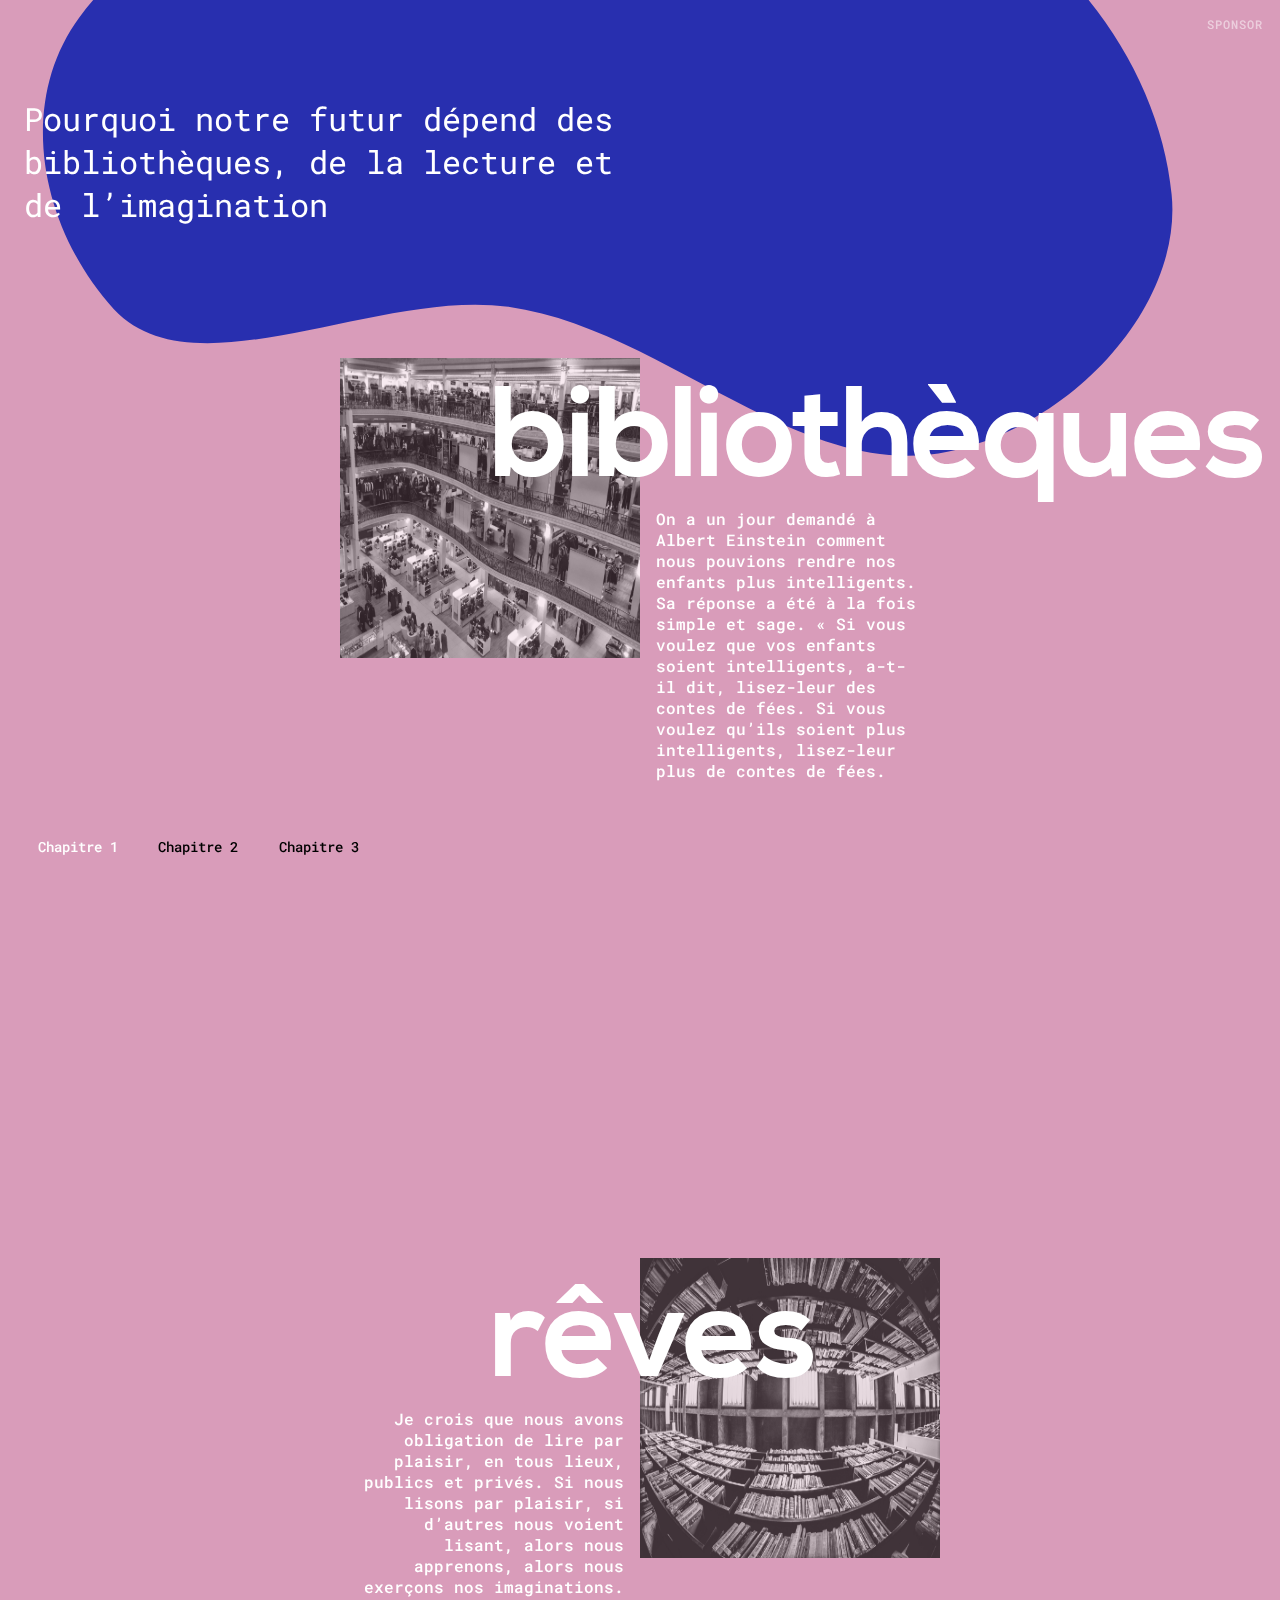
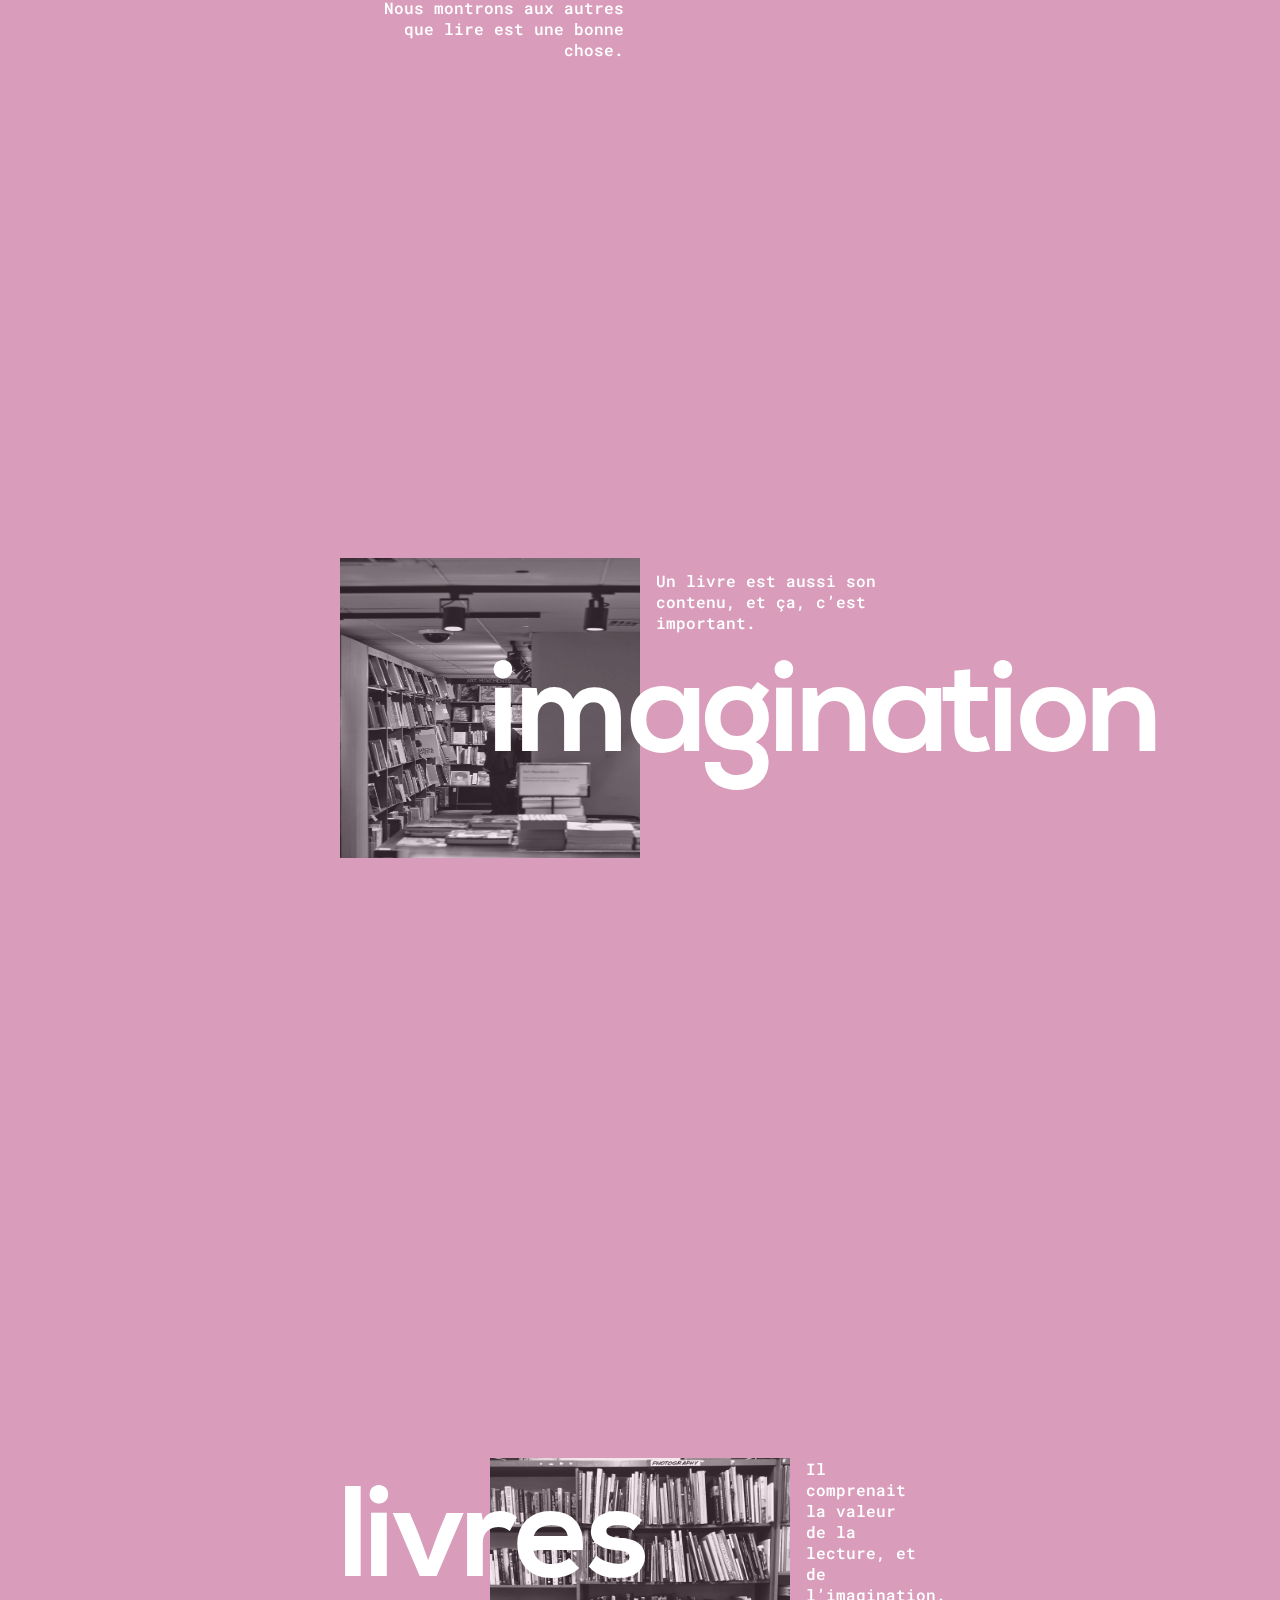
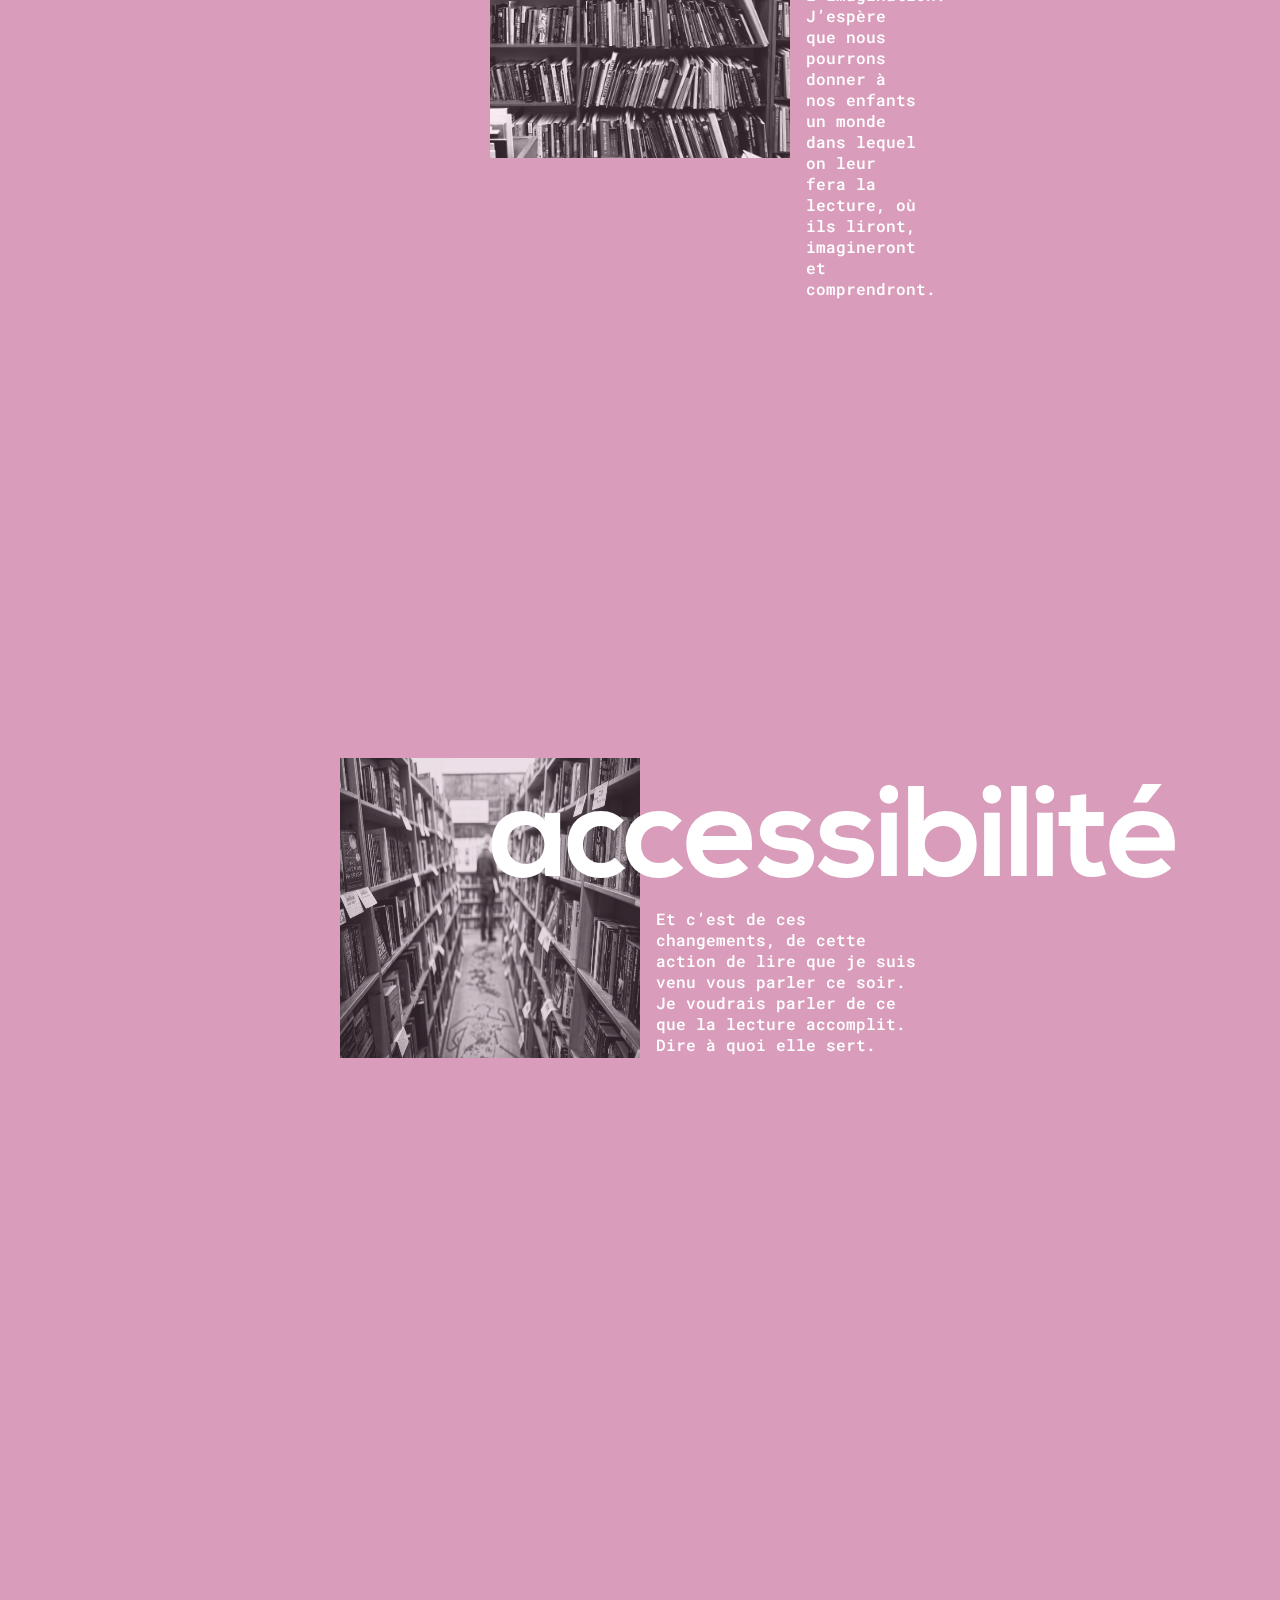
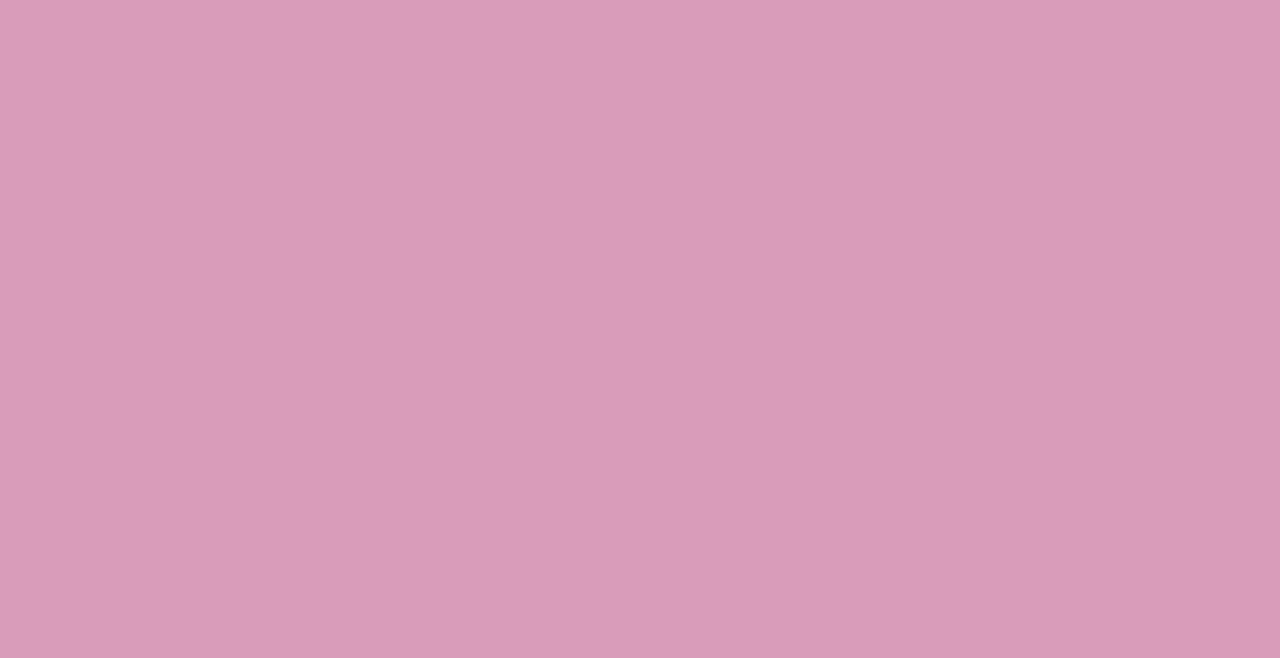
==== commit 1effbcaf: "3" ====
--- a/index.html
+++ b/index.html
@@ -3,11 +3,11 @@
 	<head>
 		<meta charset="UTF-8" />
 		<meta name="viewport" content="width=device-width, initial-scale=1">
-		<title>Morphing Background Shapes | Demo 1 | Codrops</title>
+		<title>Neil Gaiman | Chapitre 1 </title>
 		<meta name="description" content="A page background effect where SVG shapes morph and transform on scroll" />
 		<meta name="keywords" content="background, svg, morph, animation, scroll, shape, web development, css, javascript" />
-		<meta name="author" content="Codrops" />
-		<link rel="shortcut icon" href="favicon.ico">
+
+
 		<link href="https://fonts.googleapis.com/css?family=Roboto+Mono:400,500,700" rel="stylesheet">
 		<link rel="stylesheet" type="text/css" href="css/normalize.css" />
 		<link rel="stylesheet" type="text/css" href="css/demo.css" />
@@ -30,142 +30,16 @@
 	<body>
 	  <h1 id="chap01" title="Pourquoi notre futur dépend des bibliothèques, de la lecture et de l’imagination"></h1>
 
-	  <p>Il est important que les gens précisent dans quel camp ils se rangent et pourquoi, et s’ils pourraient être de parti pris. Une déclaration d’intérêts de la part des membres, en quelque sorte. Donc, je vais vous parler de lecture. Je vais vous dire que les bibliothèques sont importantes. Je vais suggérer que lire de la fiction, lire pour le plaisir, est une des plus importantes activités à laquelle on puisse s’adonner. Je vais lancer un appel passionné pour que les gens comprennent ce que sont les bibliothèques et les bibliothécaires, et qu’il faut les préserver.</p>
-
-	  <p>Je suis de parti pris, de façon évidente et gigantesque&nbsp;: je suis auteur, souvent auteur de fiction. J’écris pour les enfants et les adultes. Depuis une trentaine d’années, je gagne ma vie par mes mots, en majorité en inventant des choses et en les écrivant. Il est évidemment de mon intérêt que les gens lisent, qu’ils lisent de la fiction, que bibliothèques et bibliothécaires continuent à exister et aident à favoriser l’amour de la lecture et des lieux où la lecture peut se pratiquer.</p>
-
-	  <p>Donc, en tant qu’auteur, je suis partial.</p>
-
-	  <p>Mais je suis beaucoup plus partial en tant que lecteur. Et plus encore en tant que citoyen britannique.</p>
-
-	  <p>Je suis venu ici ce soir donner une conférence sous les auspices de la Reading Agency&nbsp;: une organisation humanitaire qui a pour mission d’offrir à chacun les mêmes chances dans la vie en aidant les gens à devenir des lecteurs assurés et enthousiastes. Une organisation qui soutient des programmes d’alphabétisation, des bibliothèques et des individus, et qui encourage ouvertement et effrontément l’action de lire. Parce que, nous dit-elle, tout change, quand on lit.</p>
-
-	  <p>Et c’est de ces changements, de cette action de lire que je suis venu vous parler ce soir. Je voudrais parler de ce que la lecture accomplit. Dire à quoi elle sert.</p>
-
-	  <p>J’ai assisté un jour à New York à une conférence sur la construction de prisons privées –&nbsp;une énorme industrie en développement, en Amérique. Cette industrie des prisons a besoin de planifier sa croissance future&nbsp;: de combien de cellules va-t-elle avoir besoin&nbsp;? Combien de détenus y aura-t-il dans quinze ans&nbsp;? Et ils ont découvert qu’on pouvait le prédire très facilement, en utilisant un algorithme assez simple, basé sur la recherche du pourcentage d’enfants de dix et onze ans qui ne savaient pas lire. Et qui, à coup sûr, ne lisaient pas pour le plaisir.</p>
-
-	  <p>Ce n’est pas un rapport absolu&nbsp;: on ne peut pas affirmer qu’une société instruite n’a aucune criminalité. Mais il y a de très réelles corrélations.</p>
-
-	  <p>Et je crois que certaines de ces corrélations, les plus élémentaires, découlent d’un fait très simple. Les gens instruits lisent de la fiction.</p>
-
-	  <p>La fiction a deux rôles. D’abord, c’est une drogue d’appel vers la lecture. Le besoin de savoir ce qui se passe ensuite, de vouloir tourner la page, le besoin de continuer, même si c’est dur, parce que quelqu’un a des problèmes et qu’il faut que vous sachiez comment tout cela va tourner…</p>
-
-	  <p>…c’est une pulsion très forte. Et cela vous force à apprendre des mots nouveaux, à formuler des pensées nouvelles, à persévérer. À découvrir que lire est en soi un plaisir. Une fois qu’on apprend ça, on est en bonne voie pour tout lire. Et lire, c’est la clé. Le bruit a couru brièvement, il y a quelques années, que nous vivions dans un monde post-alphabétisé, dans lequel la capacité à tirer un sens des mots écrits était en quelque sorte dépassée, mais cette époque est révolue&nbsp;; les mots sont plus importants que jamais&nbsp;: nous naviguons dans le monde avec les mots et, au fur et à mesure que le monde bascule vers le Web, nous avons besoin de le suivre, de communiquer et d’appréhender ce que nous lisons.</p>
-
-	  <p>Les gens qui ne peuvent pas se comprendre entre eux ne peuvent pas échanger d’idées, ne peuvent pas communiquer, et les logiciels de traduction ont leurs limites.</p>
-
-	  <p>La façon la plus simple de s’assurer que nous élevons des enfants instruits est de leur apprendre à lire et de leur montrer que la lecture est une activité agréable. Et cela signifie, à la base, trouver des livres qui leur plaisent, leur donner accès à ces livres et les laisser les lire.</p>
-
-	  <p>Je ne crois pas qu’il existe de mauvais livre pour enfants. De temps en temps, la mode pousse des adultes à désigner une catégorie de livres pour enfants, un genre, peut-être, ou un auteur, et à déclarer que ce sont de mauvais livres, des livres qu’il faudrait empêcher les enfants de lire. J’ai vu ça se produire mainte et mainte fois&nbsp;; on a déclaré qu’Enid Blyton était un mauvais auteur, R. L. Stine et des dizaines d’autres. On a reproché aux bandes dessinées de propager l’illettrisme.</p>
-
-	  <p>C’est du pipeau. C’est du snobisme et de la sottise.</p>
-
-	  <p>Il n’y a pas de mauvais auteurs pour enfants, des auteurs qui leurs plaisent, qu’ils veulent lire, qu’ils recherchent, parce que chaque enfant est différent. Les enfants savent trouver les histoires qu’ils ont besoin de trouver. Et c’est eux-mêmes qu’ils amènent aux histoires. Une idée éculée et désuète n’est pas pour eux éculée et désuète. C’est la première fois que l’enfant la rencontre. Ne découragez pas les enfants de lire parce que vous estimez qu’ils ne lisent pas ce qu’il faudrait. Une fiction qui vous déplaît sera la drogue d’appel vers d’autres livres, que vous préférerez peut-être. Et tout le monde n’a pas les mêmes goûts que vous.</p>
-
-	  <p>Un adulte bien intentionné peu facilement détruire l’amour de la lecture chez un enfant&nbsp;: empêchez-le de lire ce qui lui plaît, ou donnez-lui des livres valables mais ennuyeux qui vous plaisent à vous, les équivalents <small>XXI</small><sup>e</sup> siècle de la littérature «&nbsp;édifiante&nbsp;» victorienne. Vous vous retrouverez avec une génération convaincue que lire n’est pas cool et, ce qui est pire, pas agréable.</p>
-
-	  <p>Nous avons besoin que nos enfants posent un pied sur l’échelle de la lecture&nbsp;: tout ce qu’ils aimeront lire les fera progresser vers le haut, un échelon après l’autre, vers l’instruction.</p>
-
-	  <p>(Ne faites pas non plus comme l’auteur ici présent, lorsque sa fille de onze ans était fan de R. L. Stine, c’est-à-dire aller lui chercher un exemplaire du <em>Carrie</em> de Stephen King, en lui expliquant que, si elle avait aimé ceux-là, elle allait adorer celui-ci&nbsp;! Pendant le reste de son adolescence, Holly n’a plus jamais lu que de paisibles histoires de colons dans les prairies, et elle me foudroie encore du regard chaque fois qu’on mentionne le nom de Stephen King.)</p>
-
-	  <p>Deuxième rôle de la fiction, elle développe l’empathie. Quand vous regardez la télé ou un film, vous voyez des choses qui arrivent à d’autres gens. La fiction en prose est une construction que vous bâtissez à partir de vingt-six lettres et d’une poignée de signes de ponctuation&nbsp;; vous et vous seul, en utilisant votre imagination, vous créez un monde, vous le peuplez et vous voyez par d’autres yeux. Vous avez l’occasion d’éprouver des choses, de visiter des lieux et des mondes que vous ne connaîtriez jamais autrement. Vous apprenez que tous les gens autour de vous sont des <em>moi,</em> eux aussi. Vous êtes quelqu’un d’autre et, lorsque vous regagnez votre propre monde, vous allez en être légèrement changé.</p>
-
-	  <p>L’empathie est un outil qui construit des groupes à partir de gens, afin de nous permettre de fonctionner comme plus que de simples individus préoccupés d’eux-mêmes.</p>
-
-	  <p>En lisant, on découvre également quelque chose d’une importance vitale pour se faire un chemin dans le monde. Et c’est cela&nbsp;:</p>
-
-	  <p><small>RIEN N’OBLIGE LE MONDE À ÊTRE TEL QU’IL EST. LES CHOSES PEUVENT ÊTRE DIFFÉRENTES.</small></p>
-
-	  <p>Je me trouvais en Chine, en 2007, lors de la première convention de Science-fiction et de Fantasy de l’histoire chinoise à être approuvée par le Parti. Et, à un moment, j’ai pris à part un officiel de haut rang, et je lui ai demandé&nbsp;: «&nbsp;Pourquoi&nbsp;?&nbsp;» La SF faisait depuis longtemps l’objet d’une désapprobation. Qu’est-ce qui avait changé&nbsp;?</p>
-
-	  <p>«&nbsp;C’est simple&nbsp;», m’a-t-il répondu. Les Chinois excellaient à créer des choses si d’autres leur en apportaient les plans. Mais ils n’innovaient pas, ils n’inventaient pas. Ils n’imaginaient pas. Aussi ont-ils envoyé une délégation aux <small>USA</small>, chez Apple, Microsoft, Google, et ils ont posé là-bas aux gens qui inventaient le futur des questions sur eux-mêmes. Et ils ont découvert que tous avaient lu de la science-fiction quand ils étaient enfants.</p>
-
-	  <p>La fiction peut vous présenter un monde différent. Elle peut vous emmener où vous n’avez jamais été. Une fois que vous aurez visité d’autres mondes, comme les gens qui ont goûté aux fruits du pays des Fées, vous ne vous satisferez plus entièrement du monde dans lequel vous avez grandi. Le mécontentement est une bonne chose&nbsp;: des gens mécontents peuvent modifier et améliorer leur monde, le laisser meilleur, le laisser différent.</p>
-
-	  <p>Et tant que nous sommes sur ce sujet, j’aimerais dire quelques mots sur l’évasion. J’entends qu’on emploie ce terme comme s’il s’agissait d’une mauvaise chose. Comme si la fiction «&nbsp;d’évasion&nbsp;» était un opiacé bon marché auquel s’adonnent les gens troublés, les idiots et les dupes, et que la seule fiction qui vaille la peine, pour les adultes ou les enfants, soit la fiction mimétique, qui reflète le pire du monde dans lequel se trouve le lecteur.</p>
-
-	  <p>Si vous étiez prisonnier d’une situation impossible, en un lieu désagréable, avec des gens qui vous veulent du mal, et qu’on vous offre une évasion temporaire, pourquoi ne la saisiriez-vous pas&nbsp;? Et voilà tout simplement ce qu’est la fiction d’évasion&nbsp;: une fiction qui ouvre une porte, montre qu’il fait soleil dehors, vous procure une destination où vous contrôlez les choses, où vous vous retrouvez avec des gens avec lesquels vous voulez être (et ne vous y trompez pas, les livres sont des lieux réels)&nbsp;; et, chose plus importante, durant votre évasion, les livres peuvent aussi vous apporter des connaissances sur le monde et sur votre situation, vous fournir des armes, vous doter d’une armure&nbsp;: des choses bien réelles que vous pourrez rapporter dans votre prison. Des méthodes, du savoir et des outils que vous pourrez employer à vous évader pour de bon.</p>
-
-	  <p>Comme nous l’a rappelé J. R. R. Tolkien, les seules personnes qui dénoncent l’évasion sont les geôliers.</p>
-
-	  <p>Une autre façon de détruire l’amour d’un enfant pour la lecture, bien entendu, est de vous assurer qu’aucun livre ne traîne autour de lui. Et de ne lui proposer aucun endroit où en lire. J’ai eu de la chance. J’ai disposé, en grandissant, d’une excellente bibliothèque locale. J’avais le genre de parents que je pouvais persuader de me déposer à la bibliothèque quand ils partaient au travail, pendant les vacances d’été, et le genre de bibliothécaires qui n’avaient aucune objection à ce qu’un petit garçon non accompagné revienne chaque matin dans la section enfants exploiter systématiquement le catalogue sur fiches, en quête de livres qui contenaient des fantômes, de la magie ou des fusées, en quête de vampires, de détectives, de sorcières ou de merveilles. Et quand j’ai eu fini de lire la section enfants, j’ai attaqué les livres pour adultes.</p>
-
-	  <p>C’étaient de bons bibliothécaires. Ils aimaient les livres et aimaient qu’on en lise. Ils m’ont appris à commander des livres à d’autres bibliothèques par prêt entre bibliothèques. Ils n’avaient aucun snobisme, quoi que je puisse lire. Ils semblaient simplement contents de voir un petit garçon aux yeux écarquillés qui adorait lire, et ils me parlaient des livres que je lisais, me trouvaient d’autres livres d’une même série, m’aidaient. Ils me traitaient comme n’importe quel lecteur –&nbsp;ni plus ni moins&nbsp;–, ce qui signifie qu’ils me traitaient avec respect. Je n’avais pas l’habitude d’être traité avec respect, quand j’avais huit ans.</p>
-
-	  <p>Mais les bibliothèques sont une affaire de liberté. Liberté de lire, liberté d’idées, liberté de communication. C’est une affaire d’éducation (ce qui n’est pas un processus qui prend fin le jour où nous quittons l’école ou l’université), de distraction, de création d’espaces protégés et d’accès à l’information.</p>
-
-	  <p>Je m’inquiète de voir qu’ici, au <small>XXI</small><sup>e</sup> siècle, les gens ne comprennent pas la nature d’une bibliothèque, et son rôle. Si vous ne voyez en une bibliothèque que des étagères de livres, elle peut vous paraître vieillie ou dépassée dans un monde où la plupart des livres, mais pas tous, existent sous forme numérique. Mais ce serait passer fondamentalement à côté de son rôle.</p>
-
-	  <p>Je pense qu’il est lié à la nature de l’information.</p>
-
-	  <p>L’information a une valeur, et l’information correcte a une énorme valeur. Tout au long de l’histoire humaine, nous avons vécu sous le règne de la pénurie d’information&nbsp;; il était toujours important de posséder l’information nécessaire et elle avait toujours de la valeur&nbsp;: à quel moment planter les semences, où trouver les choses, les cartes, les chroniques et les contes –&nbsp;tout cela valait bien un repas et de la compagnie. L’information était une commodité précieuse, et ceux qui la possédaient ou savaient comment l’obtenir pouvaient faire payer ce service.</p>
-
-	  <p>Au cours de ces dernières années, nous sommes passés d’une économie pauvre en information à une autre, mue par une pléthore d’information. Selon Éric Schmidt, de Google, la race humaine crée désormais autant d’information tous les deux jours que nous l’avions fait entre l’aube de la civilisation et 2003. Ça représente à peu près cinq exaoctets de données par jour, pour ceux d’entre vous qui tiennent les comptes. Le défi ne revient plus à découvrir cette plante rare qui pousse dans un désert, mais à localiser une plante précise, qui croît dans une jungle. Nous allons avoir besoin d’aide pour surfer sur ces informations et trouver ce dont nous avons véritablement besoin.</p>
-
-	  <p>Les bibliothèques sont des endroits où vont les gens pour trouver des informations. Les livres ne sont que le sommet de l’iceberg de données&nbsp;: ils sont là, et les bibliothèques peuvent vous en procurer, de façon gratuite et légale. Il y a plus d’enfants que jamais qui empruntent des livres dans les bibliothèques –&nbsp;toutes sortes de livres&nbsp;: papier, numérique et audio. Mais les bibliothèques sont aussi, par exemple, des lieux où les gens qui ne disposeraient pas d’un ordinateur, qui n’auraient pas de liaison internet, peuvent aller en ligne sans rien débourser&nbsp;: une énorme importance, alors que les moyens de trouver des emplois, de se porter candidat à des emplois ou à des aides, migrent en ligne de façon de plus en plus exclusive. Les bibliothécaires peuvent aider ces gens à surfer dans ce monde-là.</p>
-
-	  <p>Je ne crois pas que tous les livres vont ou doivent migrer sur écran&nbsp;; comme me la fait un jour remarquer Douglas Adams, plus de vingt ans avant l’apparition du Kindle, le livre physique est comparable au requin. Les requins sont anciens&nbsp;: il y avait des requins dans l’océan avant les dinosaures. Et la raison pour laquelle les requins existent encore, c’est qu’ils sont de meilleurs requins que n’importe quoi d’autre. Les livres physiques sont solides, difficiles à détruire, ils résistent aux bains, fonctionnent à la lumière solaire et sont agréables en main&nbsp;: ils excellent à être des livres, et ils existeront toujours. Leur place est dans les bibliothèques, en même temps que celles-ci sont déjà devenues des lieux où on peut accéder aux e-books, aux livres audio, aux <small>DVD</small> et aux contenus en ligne.</p>
-
-	  <p>Une bibliothèque est un entrepôt d’informations, et un lieu qui fournit à tous les citoyens une égalité d’accès à ces informations. Y compris aux informations sur la santé. Et aux informations sur la santé mentale. C’est un espace communautaire. C’est un abri, un refuge face au monde. C’est un lieu où on trouve des bibliothécaires. À quoi ressembleront les bibliothèques du futur, voilà ce que nous devrions dès à présent imaginer.</p>
-
-	  <p>L’instruction est plus importante qu’elle ne l’a jamais été, en ce monde de textos et de mails, un monde d’information écrite. Nous avons besoin de savoir lire et écrire, nous avons besoin d’avoir des citoyens du globe capables de lire sans inconfort, d’appréhender ce qu’ils lisent, d’en comprendre les nuances et de se faire comprendre en retour.</p>
-
-	  <p>Les bibliothèques sont en réalité des portes sur l’avenir. Aussi est-il regrettable que, partout dans le monde, nous voyions des autorités locales saisir toutes les occasions de fermer les bibliothèques comme un moyen facile d’économiser de l’argent, sans s’apercevoir qu’ils volent l’avenir pour payer le présent. Ils closent des portes qui devraient rester ouvertes.</p>
-
-	  <p>Selon une étude récente de l’Organisation de Coopération et de Développement économique, l’Angleterre est «&nbsp;le seul pays où le groupe d’âge le plus élevé a plus de facilités tant en lecture qu’en calcul que le groupe le plus jeune, une fois pris en compte d’autres facteurs tels que le sexe, les origines socio-économiques et le type d’emploi&nbsp;».</p>
-
-	  <p>Ou, pour l’exprimer autrement, nos enfants et nos petits-enfants lisent et comptent moins bien que nous. Ils sont moins capables de naviguer dans le monde, de le comprendre pour résoudre des problèmes. On peut plus facilement leur mentir et les tromper, ils seront moins capables de changer le monde dans lequel ils se retrouvent, moins employables. Tout cela à la fois. En tant que pays, l’Angleterre passera derrière d’autres nations développées, faute d’une force de travail spécialisée. Les politiciens pourront blâmer le parti d’en face pour ces résultats, la vérité, c’est que nous devons apprendre à nos enfants à lire et à aimer lire.</p>
-
-	  <p>Nous avons besoin de bibliothèques. Nous avons besoin de livres. Nous avons besoin de citoyens instruits.</p>
-
-	  <p>Je me fiche –&nbsp;je ne crois pas que ce soit important&nbsp;– que ces livres soient sur papier ou numériques, qu’on lise sur un rouleau ou qu’on fasse défiler un écran. C’est le contenu qui compte.</p>
-
-	  <p>Un livre est aussi son contenu, et ça, c’est important.</p>
-
-	  <p>Les livres sont notre façon de communiquer avec les morts. Notre façon d’apprendre des leçons de ceux qui ne sont plus avec nous, la façon dont l’humanité elle-même s’est édifiée, a progressé, a rendu le savoir graduellement plus important, plutôt que d’en faire quelque chose qu’on doive sans cesse réapprendre. Il existe des histoires plus anciennes que la plupart des pays, des histoires qui ont depuis longtemps survécu aux cultures et aux édifices où on les a racontées pour la première fois.</p>
-
-	  <p>Je crois que nous avons des responsabilités envers l’avenir. Des responsabilités et des obligations envers les enfants, envers les adultes que ces enfants deviendront, envers le monde dont ils se retrouveront les habitants. Nous tous –&nbsp;en tant que lecteurs, qu’écrivains, que citoyens&nbsp;: nous avons des obligations. Je me suis dit que j’allais essayer d’en énoncer quelques-unes ici.</p>
-
-	  <p>Je crois que nous avons obligation de lire par plaisir, en tous lieux, publics et privés. Si nous lisons par plaisir, si d’autres nous voient lisant, alors nous apprenons, alors nous exerçons nos imaginations. Nous montrons aux autres que lire est une bonne chose.</p>
-
-	  <p>Nous avons obligation de soutenir les bibliothèques. D’utiliser les bibliothèques, d’encourager les autres à les utiliser, de manifester contre leur fermeture. Si vous n’attachez pas de prix aux bibliothèques, alors vous n’en attachez ni à l’information, ni à la culture, ni à la sagesse. Vous réduisez au silence les voix du passé et vous nuisez à l’avenir.</p>
-
-	  <p>Nous avons obligation de faire la lecture à haute voix à nos enfants. De leur lire des choses qui leur plairont. De leur lire des histoires dont nous sommes déjà lassés. De jouer les voix pour les rendre intéressantes, et de ne pas cesser de leur faire la lecture juste parce qu’ils ont appris à lire. Utilisez le moment de la lecture à voix haute comme un moment d’intimité, un moment où l’on ne regarde pas son téléphone, où l’on met de côté les distractions du monde.</p>
-
-	  <p>Nous avons une obligation d’employer le langage. De nous astreindre&nbsp;: de découvrir ce que les mots signifient et comment les déployer, de communiquer de façon claire, pour dire ce que nous voulons dire. Nous ne devons pas chercher à figer le langage, ou à le faire passer pour une chose morte qu’on doit révérer&nbsp;; nous devrions l’employer comme une créature vivante, fluctuante, qui emprunte des mots, qui permet aux sens et aux prononciations d’évoluer avec le temps.</p>
-
-	  <p>Nous autres écrivains –&nbsp;et les écrivains pour enfants en particulier, mais tous les écrivains&nbsp;– nous avons une obligation envers nos lecteurs&nbsp;: l’obligation d’écrire des choses vraies, particulièrement importante lorsque nous créons des histoires de gens qui n’existent pas dans des lieux qui n’ont jamais existé, de comprendre que la vérité n’est pas dans ce qui se passe, mais dans ce que cela nous raconte sur qui nous sommes. La fiction est ce mensonge qui dit la vérité, après tout. Nous avons l’obligation de ne pas ennuyer nos lecteurs, et de leur communiquer le besoin de tourner les pages. Un des meilleurs remèdes pour un lecteur réticent, au fond, est de lui donner une histoire qu’il ne peut s’empêcher de lire. Et si nous devons raconter à nos lecteurs des choses vraies, leur fournir des armes et une armure et leur transmettre la sagesse que nous avons pu glaner de notre bref séjour dans ce vert monde, nous avons l’obligation de ne pas prêcher, de ne pas donner de leçons, de ne pas faire avaler de force à nos lecteurs des morales et des messages prédigérés, comme les oiseaux adultes qui nourrissent leurs oisillons de vers pré-mastiqués, et nous avons l’obligation de ne jamais, au grand jamais, en aucune circonstance, écrire pour les enfants quoi que ce soit que nous n’aurions pas envie de lire nous-mêmes.</p>
-
-	  <p>Nous avons l’obligation de comprendre et de reconnaître qu’en tant qu’écrivains pour enfants nous accomplissons un travail important, parce que, si nous ne le remplissons pas correctement et que nous écrivons des livres ennuyeux qui détournent les enfants de la lecture et des livres, nous amoindrissons notre avenir et diminuons le leur.</p>
-
-	  <p>Nous tous –&nbsp;adultes et enfants, écrivains et lecteurs&nbsp;–, nous avons l’obligation de rêver. Une obligation d’imaginer. Il est facile de se conduire comme si personne ne pouvait rien changer, comme si nous étions dans un monde où la société est énorme et l’individu moins que rien&nbsp;; un atome dans un mur, un grain de riz dans un champ. Mais la vérité, c’est que les individus changent sans cesse leur monde, les individus fabriquent l’avenir, et ils le font en imaginant que les choses peuvent être différentes.</p>
-
-	  <p>Regardez autour de vous. Je suis sérieux&nbsp;: arrêtez-vous un instant et regardez autour de vous la salle où vous vous trouvez. Je vais vous signaler un détail tellement évident qu’on tend à l’oublier.</p>
-
-	  <p>Le voici&nbsp;: c’est que tout ce que vous pouvez voir, murs compris, a, à un moment donné, été imaginé. Quelqu’un a décidé qu’il était plus facile de s’asseoir sur une chaise que par terre et a imaginé la chaise. Quelqu’un a dû imaginer un moyen grâce auquel je vous parle, à Londres en ce moment, sans que personne ne se fasse tremper par la pluie. Cette salle et les objets qu’elle contient, et tout ce que ce bâtiment contient d’autre, cette ville, existent parce que, encore et encore et toujours, des gens ont imaginé des choses. Ils ont rêvassé, ils ont médité, ils ont fabriqué des choses qui ne fonctionnaient pas tout à fait, ils ont décrit des choses qui n’existaient pas encore à des gens qui ont ri d’eux.</p>
-
-	  <p>Et puis, avec le temps, ils ont réussi. Tous, mouvements politiques ou mouvements personnels, ont commencé avec des gens qui imaginaient une autre façon d’exister.</p>
-
-	  <p>Nous avons une obligation de rendre belles les choses. De ne pas laisser le monde plus laid que nous l’avons trouvé, de ne pas vider les océans, de ne pas abandonner nos problèmes à la génération suivante. Nous avons une obligation de nettoyer ce que nous avons sali, de ne pas transmettre à nos enfants un monde que, faute de vision à long terme, nous avons gâché, dépouillé et mutilé.</p>
-
-	  <p>Nous avons une obligation de dire à nos politiciens ce que nous voulons, de voter contre les politiciens, quel que soit leur parti, qui ne comprennent pas l’intérêt de la lecture pour créer des citoyens de qualité, qui ne veulent pas agir pour préserver et protéger le savoir et encourager l’instruction. Ce n’est pas une affaire de politique politicienne. C’est une question de simple humanité.</p>
-
-	  <p>On a un jour demandé à Albert Einstein comment nous pouvions rendre nos enfants plus intelligents. Sa réponse a été à la fois simple et sage. «&nbsp;Si vous voulez que vos enfants soient intelligents, a-t-il dit, lisez-leur des contes de fées. Si vous voulez qu’ils soient plus intelligents, lisez-leur plus de contes de fées.&nbsp;»</p>
-
-	  <p>Il comprenait la valeur de la lecture, et de l’imagination. J’espère que nous pourrons donner à nos enfants un monde dans lequel on leur fera la lecture, où ils liront, imagineront et comprendront.</p>
 
 	  <p>&nbsp;</p>
 
-	  <p class="right">Merci de votre attention.</p>
+
 	</body>
 	<body class="demo-1 loading">
 		<svg class="hidden">
-			<symbol id="icon-arrow" viewBox="0 0 24 24">
-				<title>arrow</title>
+
 				<polygon points="6.3,12.8 20.9,12.8 20.9,11.2 6.3,11.2 10.2,7.2 9,6 3.1,12 9,18 10.2,16.8 "/>
-			</symbol>
-			<symbol id="icon-drop" viewBox="0 0 24 24">
-				<title>drop</title>
+
 				<path d="M12,21c-3.6,0-6.6-3-6.6-6.6C5.4,11,10.8,4,11.4,3.2C11.6,3.1,11.8,3,12,3s0.4,0.1,0.6,0.3c0.6,0.8,6.1,7.8,6.1,11.2C18.6,18.1,15.6,21,12,21zM12,4.8c-1.8,2.4-5.2,7.4-5.2,9.6c0,2.9,2.3,5.2,5.2,5.2s5.2-2.3,5.2-5.2C17.2,12.2,13.8,7.3,12,4.8z"/><path d="M12,18.2c-0.4,0-0.7-0.3-0.7-0.7s0.3-0.7,0.7-0.7c1.3,0,2.4-1.1,2.4-2.4c0-0.4,0.3-0.7,0.7-0.7c0.4,0,0.7,0.3,0.7,0.7C15.8,16.5,14.1,18.2,12,18.2z"/>
 			</symbol>
 			<symbol id="shape-demo" viewBox="0 0 200 100">
@@ -191,9 +65,9 @@
 					<h1 class="codrops-header__title">Pourquoi notre futur dépend des bibliothèques, de la lecture et de l’imagination</h1>
 				</header>
 				<nav class="demos">
-					<a class="demo demo--current" href="index.html"><svg class="decoshape" preserveAspectRatio="none"><use xlink:href="#shape-demo"></use></svg>Demo 1</a>
-					<a class="demo" href="index2.html"><svg class="decoshape"><use xlink:href="#shape-demo"></use></svg>Demo 2</a>
-					<a class="demo" href="index3.html"><svg class="decoshape"><use xlink:href="#shape-demo"></use></svg>Demo 3</a>
+					<a class="demo demo--current" href="index.html"><svg class="decoshape" preserveAspectRatio="none"><use xlink:href="#shape-demo"></use></svg>Chapitre 1</a>
+					<a class="demo" href="index2.html"><svg class="decoshape"><use xlink:href="#shape-demo"></use></svg>Chapitre 2</a>
+					<a class="demo" href="index3.html"><svg class="decoshape"><use xlink:href="#shape-demo"></use></svg>Chapitre 3</a>
 				</nav>
 				<a class="pater" href="http://synd.co/2pHxJny">
 					<svg class="pater__deco" width="300" height="240" viewBox="0 0 1000 800">
--- a/css/demo.css
+++ b/css/demo.css
@@ -15,10 +15,10 @@
 
 body {
 	--text-color: #fff;
-	--background-color: #363dc2;
+	--background-color: #D99CBA;
 	--background-color-2: #0000;
 	--background-color-3: #0000;
-	--link-color: #03b9f1;
+	--link-color: #000000;
 	--link-hover-color: #fff;
 	font-family: 'Roboto Mono', monospace;
 	font-weight: 500;
@@ -344,10 +344,10 @@
 }
 
 .codrops-header__title {
-	font-size: 1em;
-	padding: 0.75em 0;
-	margin: 0;
-	font-weight: 500;
+	font-size: 1,5em;
+	padding: 5;
+	margin: 2;
+	font-weight: 400;
 }
 
 /* Demos */
@@ -420,7 +420,7 @@
 }
 
 .demo-3 {
-	--background-color: #56cccf;
+	--background-color: #430DBD;
 	--background-color-2: #41e0e4;
 	--background-color-3: #1747c0;
 	--text-color: #fff;
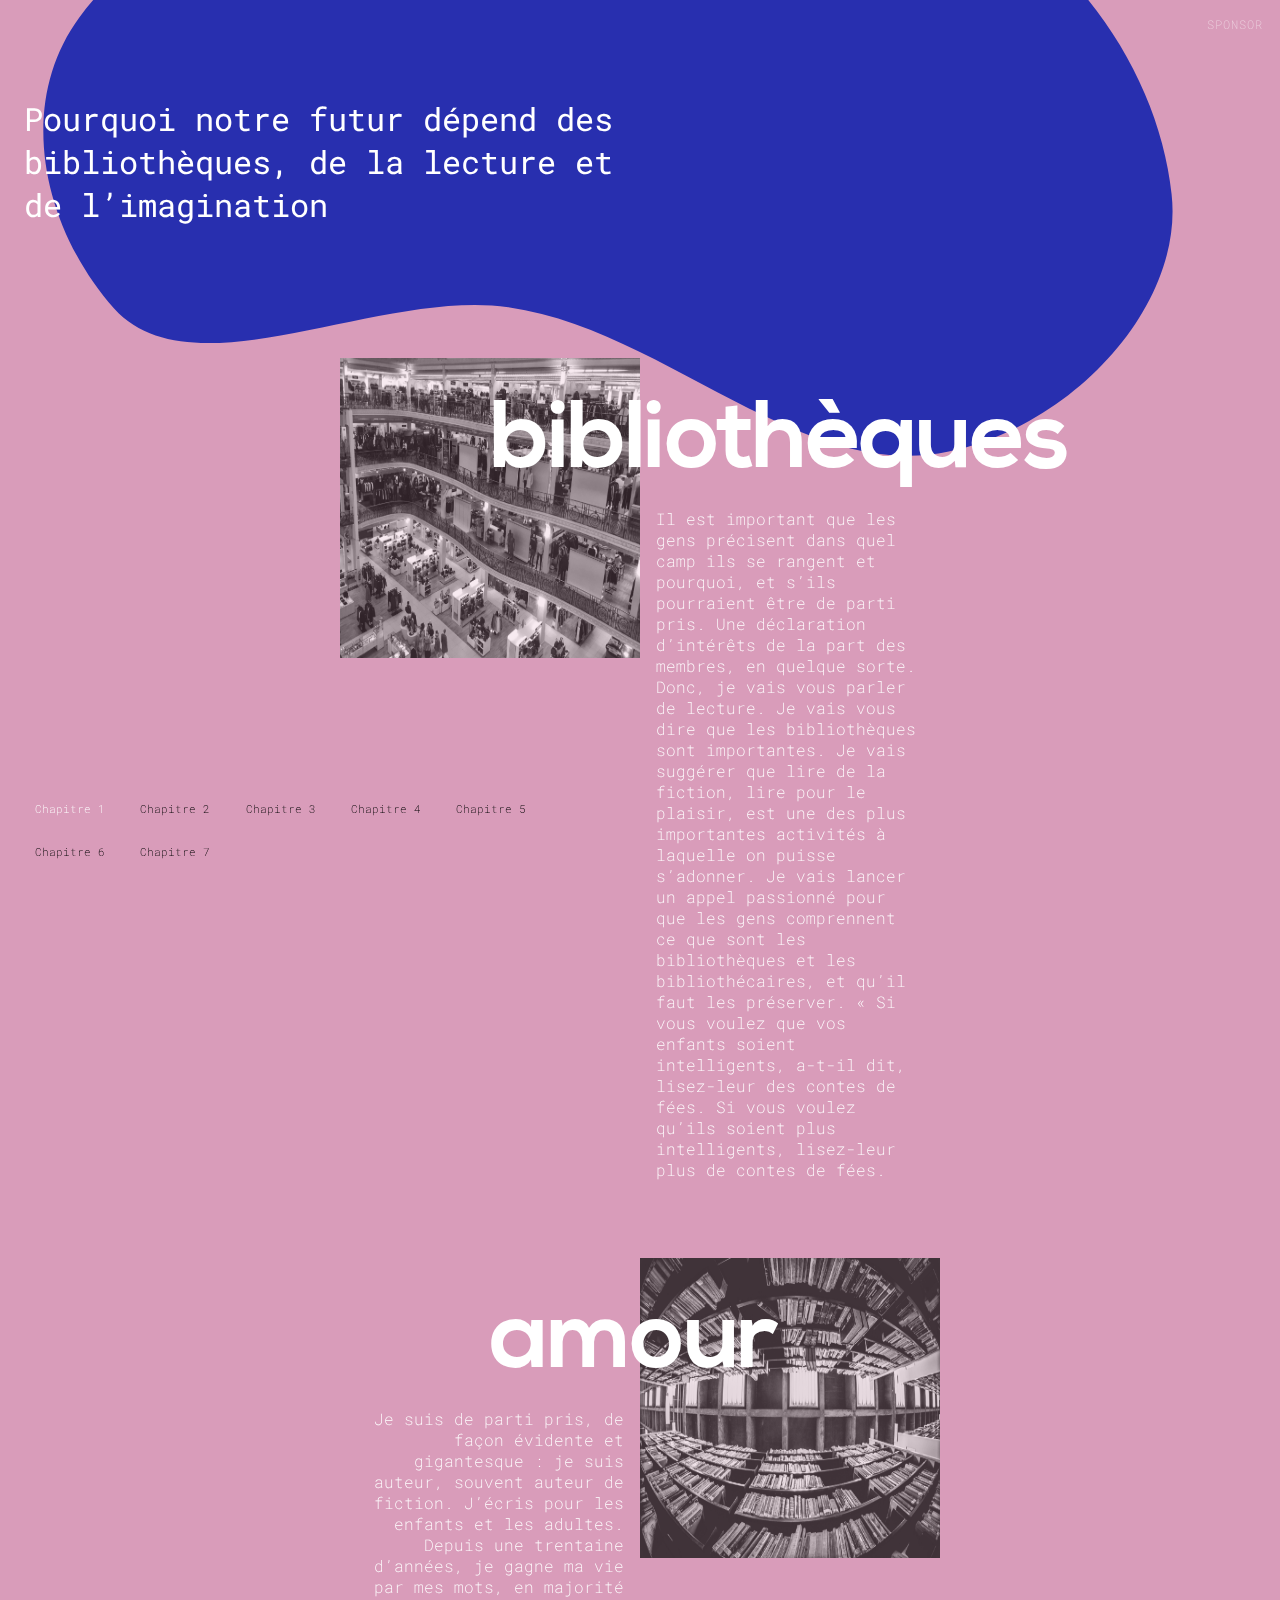
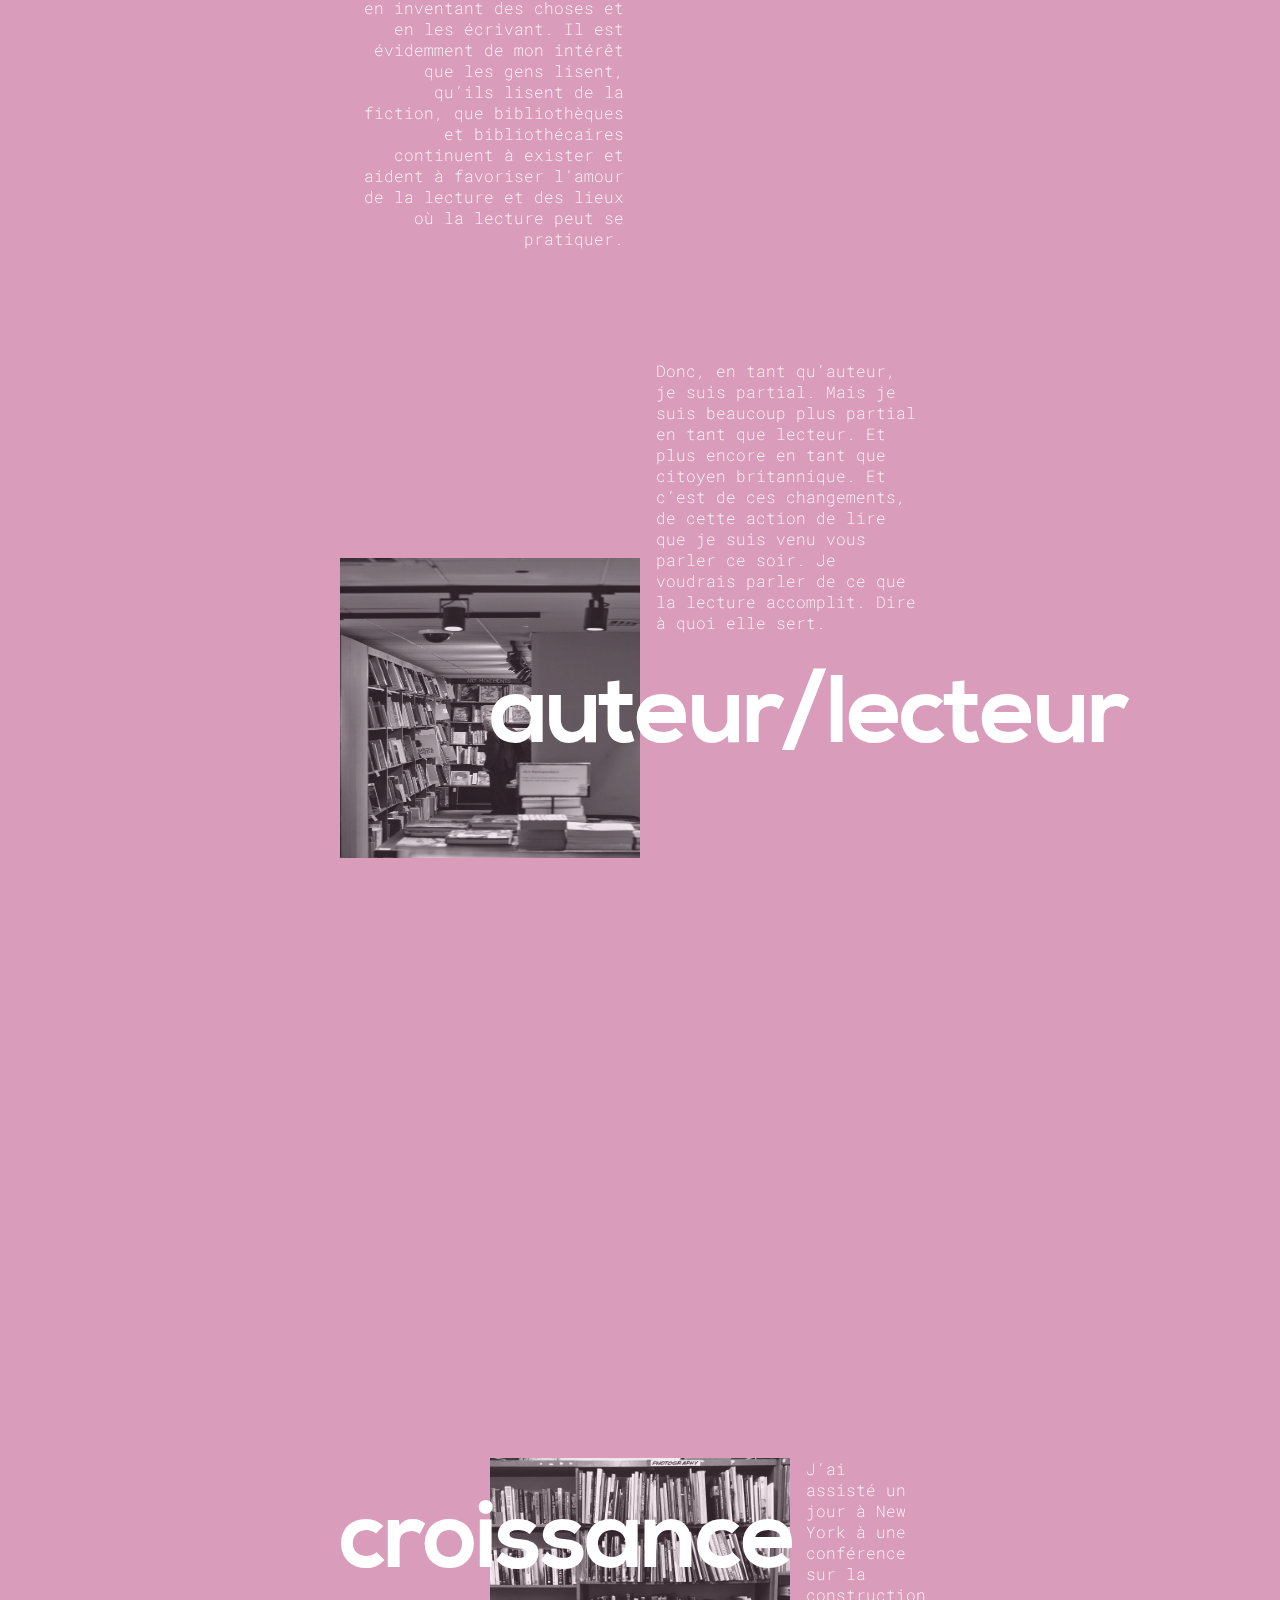
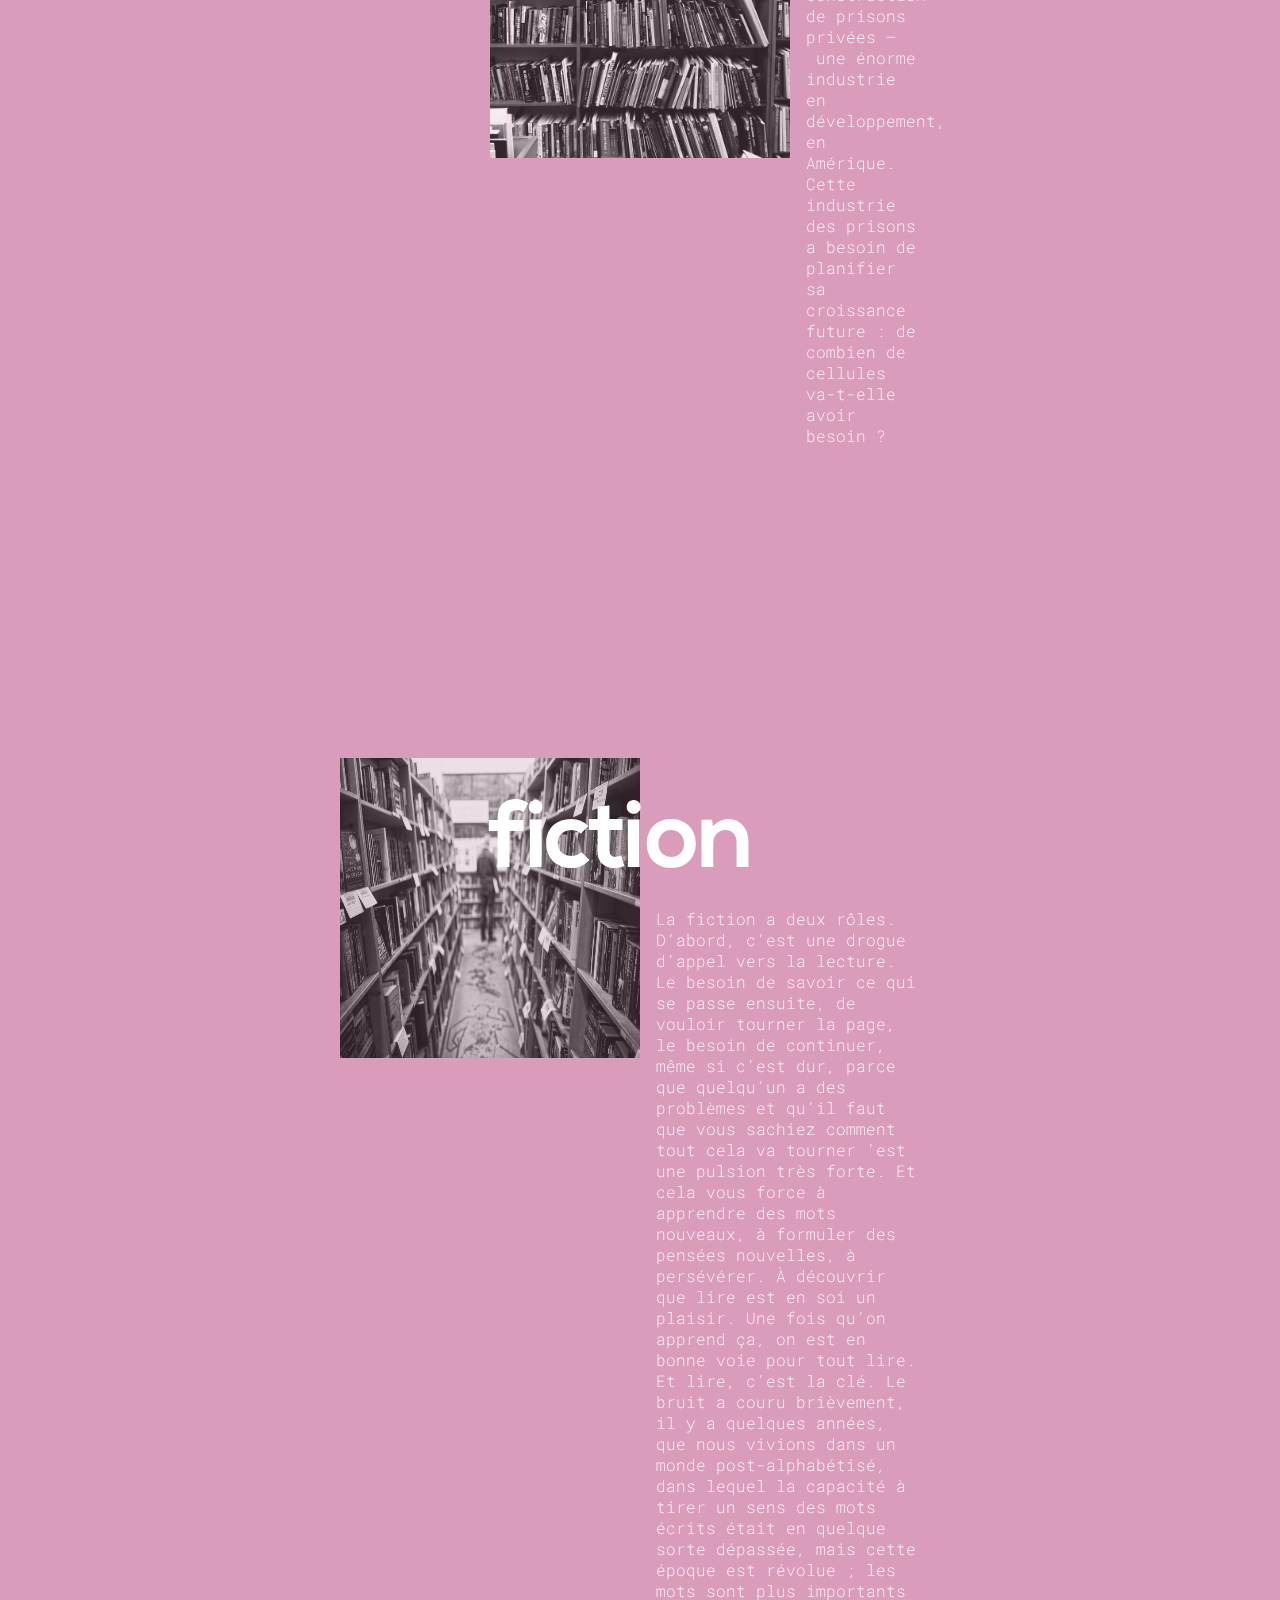
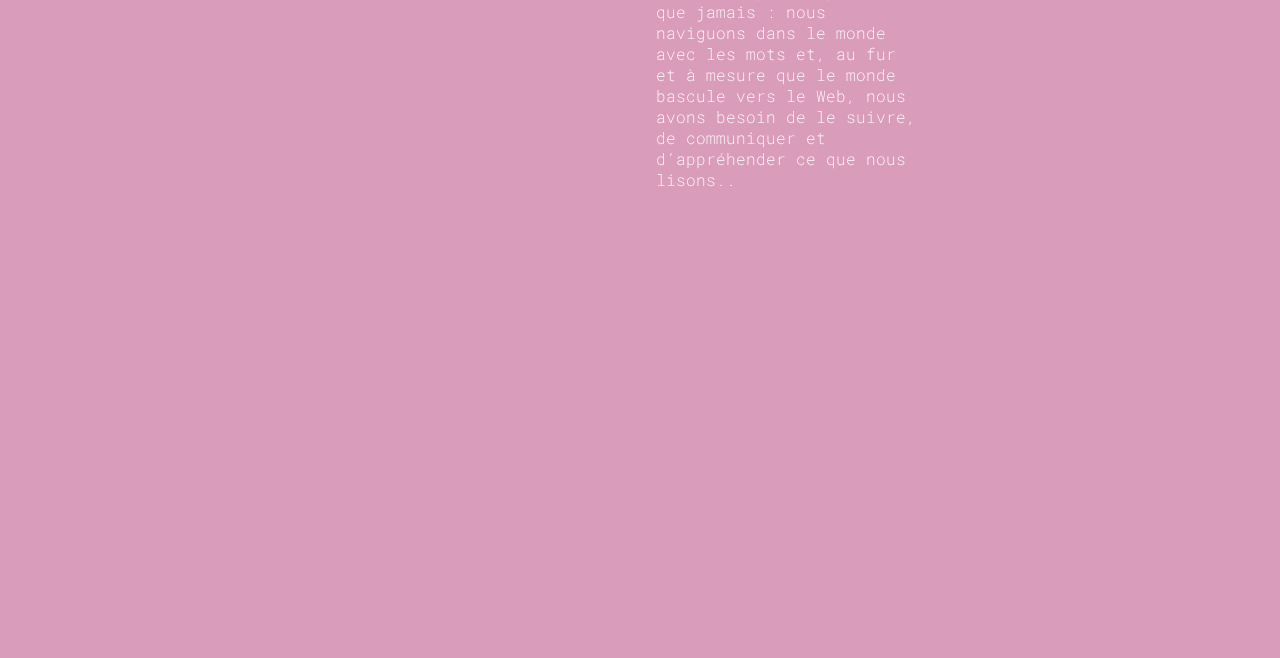
==== commit 2dd553ab: "last" ====
--- a/index.html
+++ b/index.html
@@ -68,6 +68,11 @@
 					<a class="demo demo--current" href="index.html"><svg class="decoshape" preserveAspectRatio="none"><use xlink:href="#shape-demo"></use></svg>Chapitre 1</a>
 					<a class="demo" href="index2.html"><svg class="decoshape"><use xlink:href="#shape-demo"></use></svg>Chapitre 2</a>
 					<a class="demo" href="index3.html"><svg class="decoshape"><use xlink:href="#shape-demo"></use></svg>Chapitre 3</a>
+					<a class="demo" href="index4.html"><svg class="decoshape"><use xlink:href="#shape-demo"></use></svg>Chapitre 4</a>
+					<a class="demo" href="index5.html"><svg class="decoshape"><use xlink:href="#shape-demo"></use></svg>Chapitre 5</a>
+						<a class="demo" href="index6.html"><svg class="decoshape"><use xlink:href="#shape-demo"></use></svg>Chapitre 6</a>
+							<a class="demo" href="index7.html"><svg class="decoshape"><use xlink:href="#shape-demo"></use></svg>Chapitre 7</a>	
+
 				</nav>
 				<a class="pater" href="http://synd.co/2pHxJny">
 					<svg class="pater__deco" width="300" height="240" viewBox="0 0 1000 800">
@@ -83,38 +88,39 @@
 				<div class="content content--layout content--layout-1">
 					<img class="content__img" src="img/1.jpg" alt="Some image" />
 					<h3 class="content__title">bibliothèques</h3>
-						<p class="content__desc">On a un jour demandé à Albert Einstein comment nous pouvions rendre nos enfants plus intelligents. Sa réponse a été à la fois simple et sage. «&nbsp;Si vous voulez que vos enfants soient intelligents, a-t-il dit, lisez-leur des contes de fées. Si vous voulez qu’ils soient plus intelligents, lisez-leur plus de contes de fées.</p>
+						<p class="content__desc">Il est important que les gens précisent dans quel camp ils se rangent et pourquoi, et s’ils pourraient être de parti pris. Une déclaration d’intérêts de la part des membres, en quelque sorte. Donc, je vais vous parler de lecture. Je vais vous dire que les bibliothèques sont importantes. Je vais suggérer que lire de la fiction, lire pour le plaisir, est une des plus importantes activités à laquelle on puisse s’adonner. Je vais lancer un appel passionné pour que les gens comprennent ce que sont les bibliothèques et les bibliothécaires, et qu’il faut les préserver. «&nbsp;Si vous voulez que vos enfants soient intelligents, a-t-il dit, lisez-leur des contes de fées. Si vous voulez qu’ils soient plus intelligents, lisez-leur plus de contes de fées.</p>
 
 				</div>
 			</div>
 			<div class="content-wrap">
 				<div class="content content--layout content--layout-2">
 					<img class="content__img" src="img/4.jpg" alt="Some image" />
-					<h3 class="content__title">rêves</h3>
-					<p class="content__desc">Je crois que nous avons obligation de lire par plaisir, en tous lieux, publics et privés. Si nous lisons par plaisir, si d’autres nous voient lisant, alors nous apprenons, alors nous exerçons nos imaginations. Nous montrons aux autres que lire est une bonne chose.</p>
+					<h3 class="content__title">amour</h3>
+					<p class="content__desc">Je suis de parti pris, de façon évidente et gigantesque&nbsp;: je suis auteur, souvent auteur de fiction. J’écris pour les enfants et les adultes. Depuis une trentaine d’années, je gagne ma vie par mes mots, en majorité en inventant des choses et en les écrivant. Il est évidemment de mon intérêt que les gens lisent, qu’ils lisent de la fiction, que bibliothèques et bibliothécaires continuent à exister et aident à favoriser l’amour de la lecture et des lieux où la lecture peut se pratiquer.</p>
 
 				</div>
 			</div>
 			<div class="content-wrap">
 				<div class="content content--layout content--layout-3">
 					<img class="content__img" src="img/3.jpg" alt="Some image" />
-					<h3 class="content__title">imagination</h3>
-		<p class="content__desc">Un livre est aussi son contenu, et ça, c’est important.</p>
+					<h3 class="content__title">auteur/lecteur</h3>
+		<p class="content__desc">Donc, en tant qu’auteur, je suis partial. Mais je suis beaucoup plus partial en tant que lecteur. Et plus encore en tant que citoyen britannique. Et c’est de ces changements, de cette action de lire que je suis venu vous parler ce soir. Je voudrais parler de ce que la lecture accomplit. Dire à quoi elle sert.</p>
 
 				</div>
 			</div>
 			<div class="content-wrap">
 				<div class="content content--layout content--layout-4">
 					<img class="content__img" src="img/2.jpg" alt="Some image" />
-					<h3 class="content__title">livres</h3>
-					<p class="content__desc">Il comprenait la valeur de la lecture, et de l’imagination. J’espère que nous pourrons donner à nos enfants un monde dans lequel on leur fera la lecture, où ils liront, imagineront et comprendront.</p>
+					<h3 class="content__title">croissance</h3>
+					<p class="content__desc">
+				J’ai assisté un jour à New York à une conférence sur la construction de prisons privées –&nbsp;une énorme industrie en développement, en Amérique. Cette industrie des prisons a besoin de planifier sa croissance future&nbsp;: de combien de cellules va-t-elle avoir besoin&nbsp;?</p>
 				</div>
 			</div>
 			<div class="content-wrap">
 				<div class="content content--layout content--layout-1">
 					<img class="content__img" src="img/5.jpg" alt="Some image" />
-					<h3 class="content__title">accessibilité</h3>
-					<p class="content__desc">Et c’est de ces changements, de cette action de lire que je suis venu vous parler ce soir. Je voudrais parler de ce que la lecture accomplit. Dire à quoi elle sert.</p>
+					<h3 class="content__title">fiction</h3>
+					<p class="content__desc">La fiction a deux rôles. D’abord, c’est une drogue d’appel vers la lecture. Le besoin de savoir ce qui se passe ensuite, de vouloir tourner la page, le besoin de continuer, même si c’est dur, parce que quelqu’un a des problèmes et qu’il faut que vous sachiez comment tout cela va tourner ’est une pulsion très forte. Et cela vous force à apprendre des mots nouveaux, à formuler des pensées nouvelles, à persévérer. À découvrir que lire est en soi un plaisir. Une fois qu’on apprend ça, on est en bonne voie pour tout lire. Et lire, c’est la clé. Le bruit a couru brièvement, il y a quelques années, que nous vivions dans un monde post-alphabétisé, dans lequel la capacité à tirer un sens des mots écrits était en quelque sorte dépassée, mais cette époque est révolue&nbsp;; les mots sont plus importants que jamais&nbsp;: nous naviguons dans le monde avec les mots et, au fur et à mesure que le monde bascule vers le Web, nous avons besoin de le suivre, de communiquer et d’appréhender ce que nous lisons..</p>
 
 				</div>
 			</div>
--- a/css/demo.css
+++ b/css/demo.css
@@ -21,7 +21,7 @@
 	--link-color: #000000;
 	--link-hover-color: #fff;
 	font-family: 'Roboto Mono', monospace;
-	font-weight: 500;
+	font-weight: 200;
 	color: #fff;
 	color: var(--text-color);
 	background-color: #0000;
@@ -184,7 +184,7 @@
 	padding: 0 2em;
 	min-height: 600px;
 	height: 100vh;
-	font-size: 0.85em;
+	font-size: 0.60em;
 }
 
 .content__img {
@@ -199,7 +199,7 @@
 	grid-area: title;
 	font-family: 'nexa_boldregular', sans-serif;
 	letter-spacing: -0.025em;
-	font-size: 8em;
+	font-size: 6em;
 	line-height: 160px;
 	margin: 0;
 	text-transform: lowercase;
@@ -263,7 +263,7 @@
 }
 
 .content__related-title {
-	font-size: 1em;
+	font-size: 0,5em;
 	margin: 0;
 	padding: 0.5em;
 }
@@ -344,7 +344,7 @@
 }
 
 .codrops-header__title {
-	font-size: 1,5em;
+	font-size: 1 em;
 	padding: 5;
 	margin: 2;
 	font-weight: 400;
@@ -359,7 +359,7 @@
 .demo {
 	display: inline-block;
 	position: relative;
-	font-size: 0.85em;
+	font-size: 0.70em;
 	margin: 0 0.25em 0.5em 0;
 	padding: 1em;
 }
@@ -473,7 +473,7 @@
 	.content__author,
 	.content__desc,
 	.content__link {
-		font-size: 1.35em;
+		font-size: 1em;
 	}
 }
 
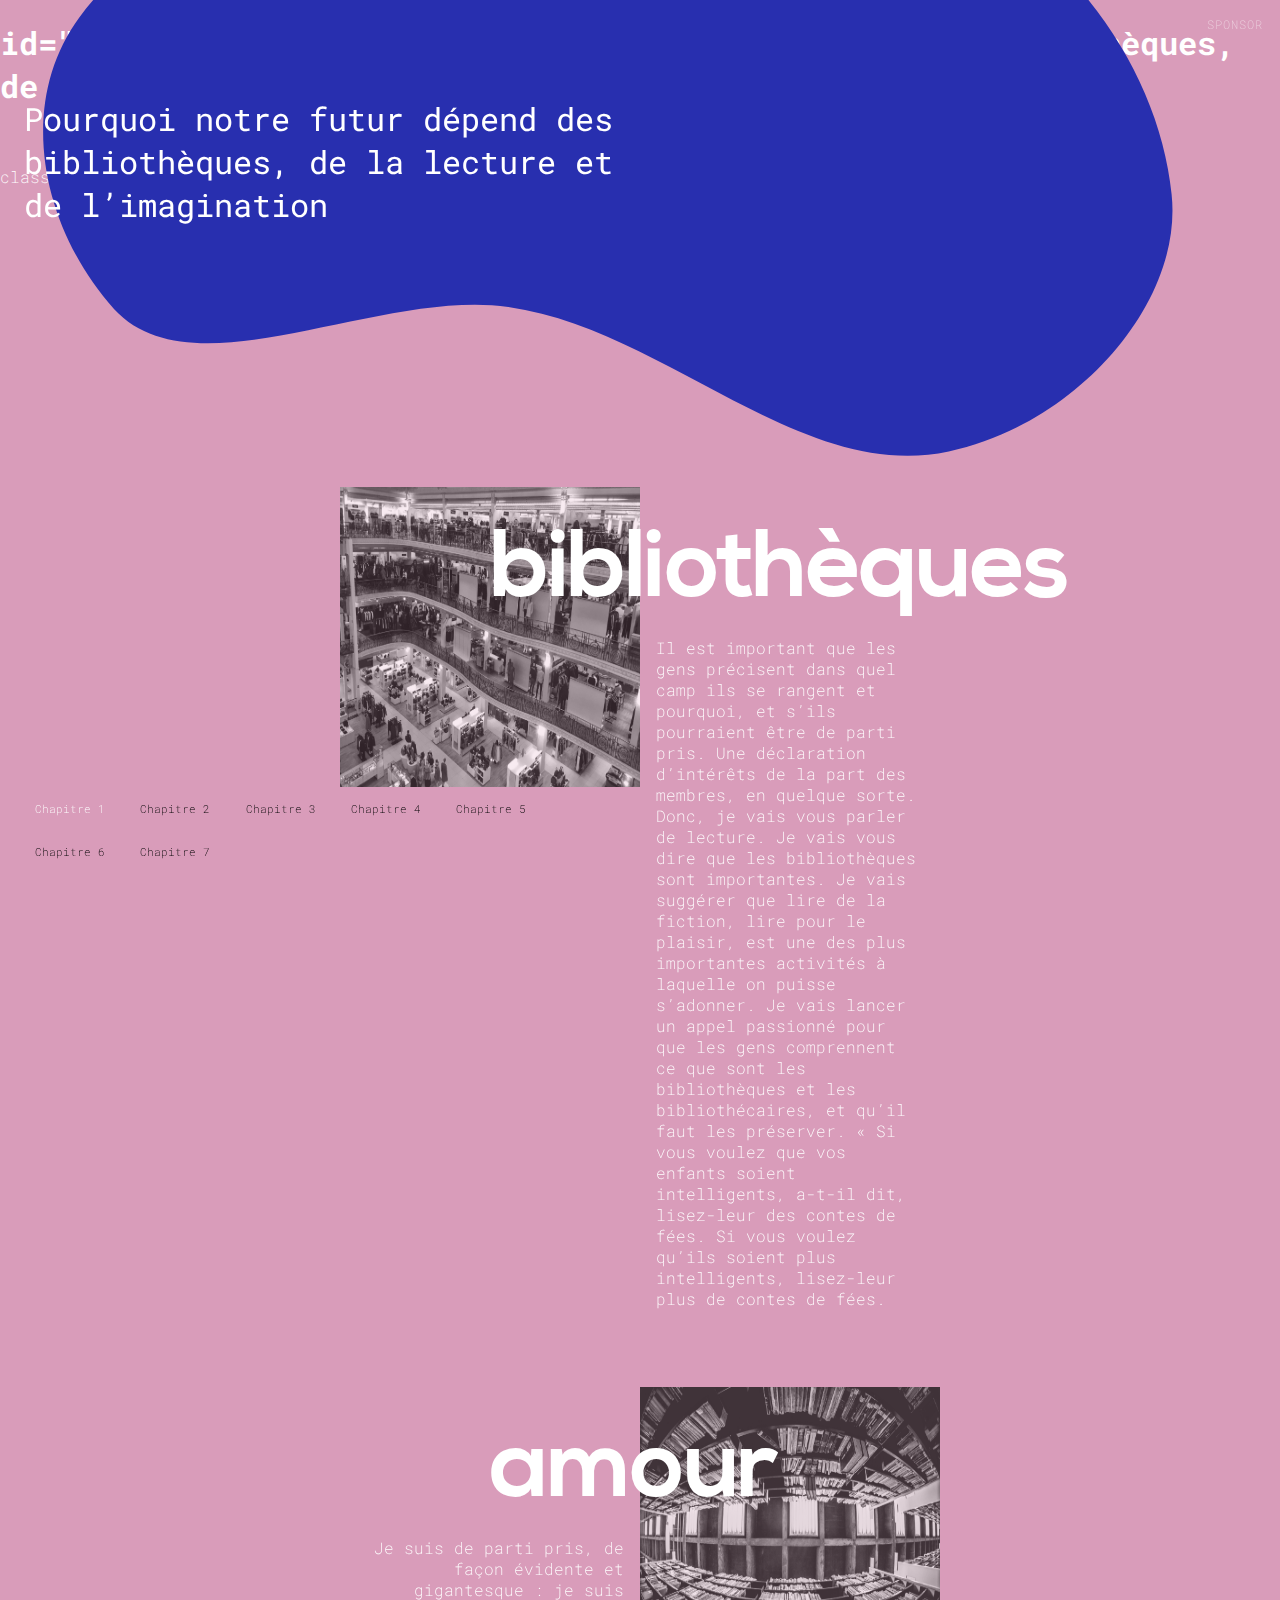
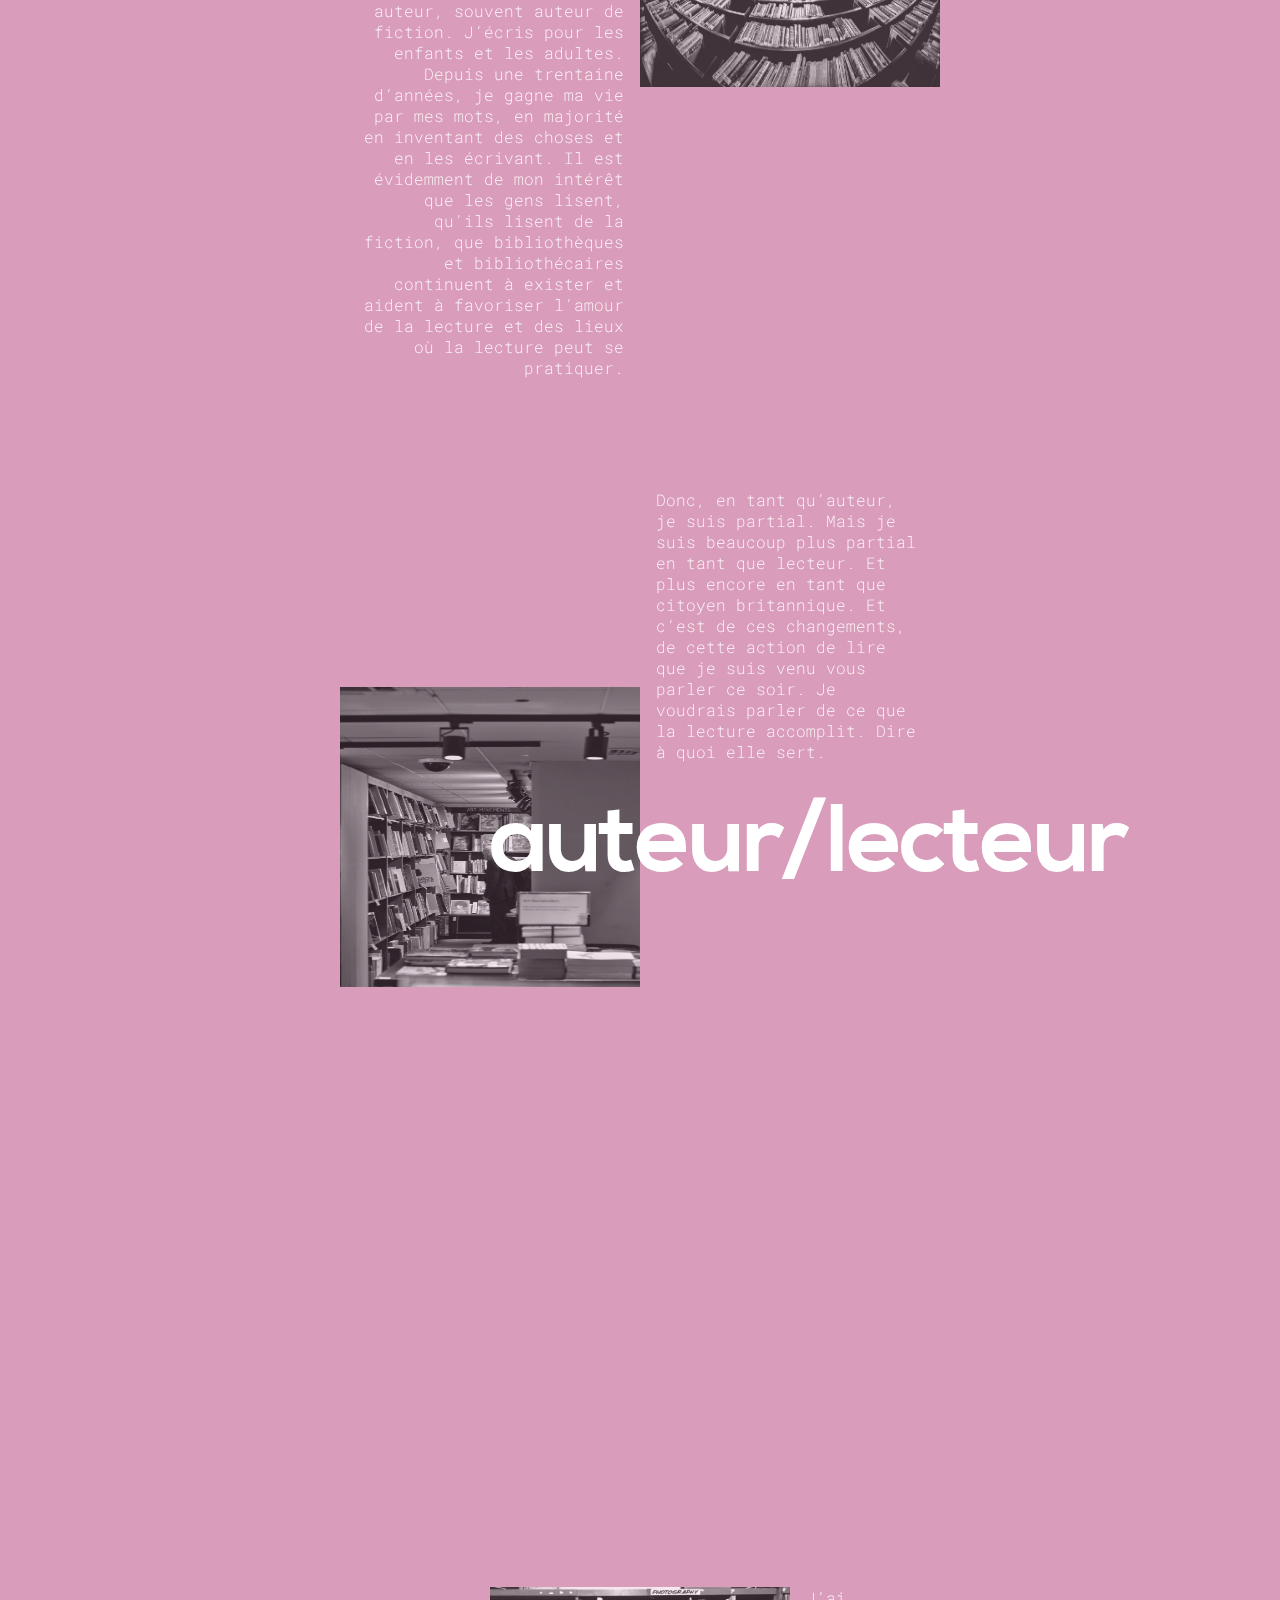
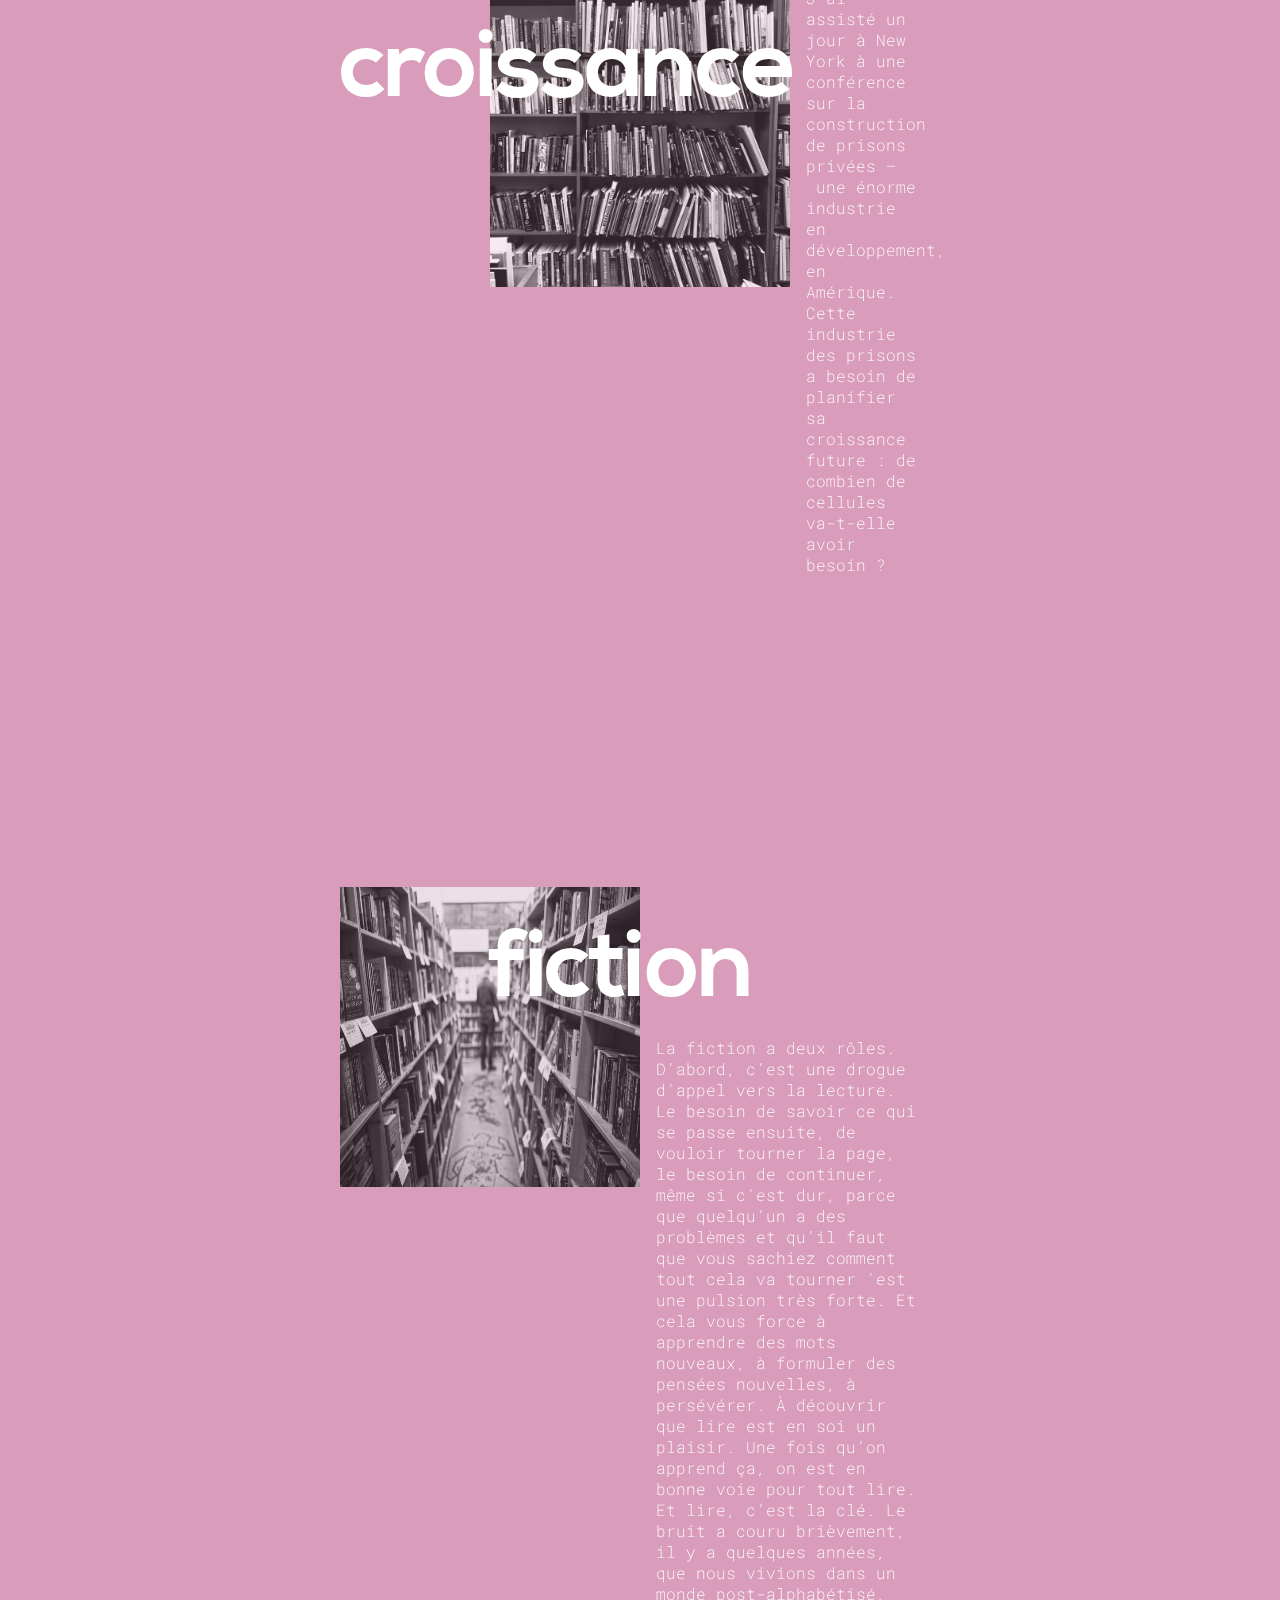
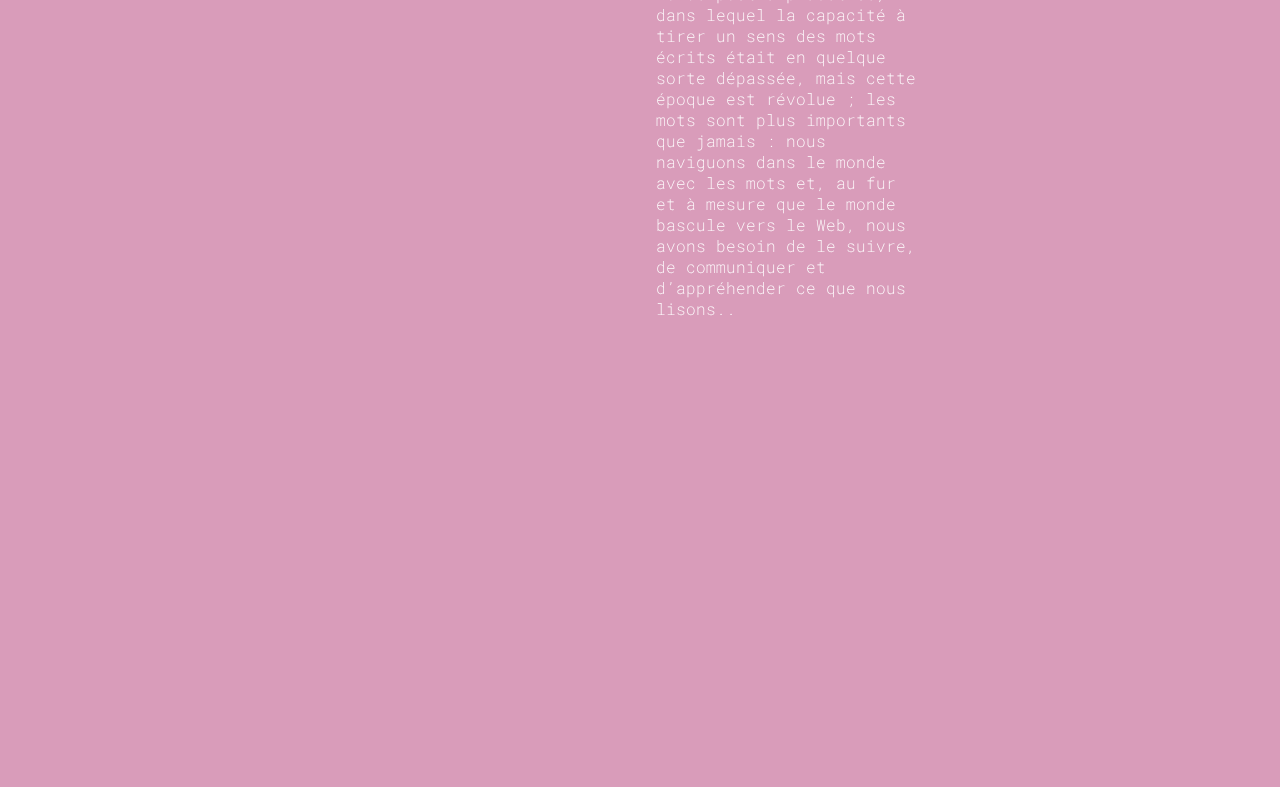
==== commit 1622ce79: "haut les mains" ====
--- a/index.html
+++ b/index.html
@@ -28,14 +28,14 @@
 		</script>
 	</head>
 	<body>
-	  <h1 id="chap01" title="Pourquoi notre futur dépend des bibliothèques, de la lecture et de l’imagination"></h1>
+	  <h1> id="chap01" title="Pourquoi notre futur dépend des bibliothèques, de la lecture et de l’imagination"></h1>
 
 
 	  <p>&nbsp;</p>
 
 
 	</body>
-	<body class="demo-1 loading">
+	<body> class="demo-1 loading">
 		<svg class="hidden">
 
 				<polygon points="6.3,12.8 20.9,12.8 20.9,11.2 6.3,11.2 10.2,7.2 9,6 3.1,12 9,18 10.2,16.8 "/>
@@ -71,7 +71,7 @@
 					<a class="demo" href="index4.html"><svg class="decoshape"><use xlink:href="#shape-demo"></use></svg>Chapitre 4</a>
 					<a class="demo" href="index5.html"><svg class="decoshape"><use xlink:href="#shape-demo"></use></svg>Chapitre 5</a>
 						<a class="demo" href="index6.html"><svg class="decoshape"><use xlink:href="#shape-demo"></use></svg>Chapitre 6</a>
-							<a class="demo" href="index7.html"><svg class="decoshape"><use xlink:href="#shape-demo"></use></svg>Chapitre 7</a>	
+							<a class="demo" href="index7.html"><svg class="decoshape"><use xlink:href="#shape-demo"></use></svg>Chapitre 7</a>
 
 				</nav>
 				<a class="pater" href="http://synd.co/2pHxJny">
